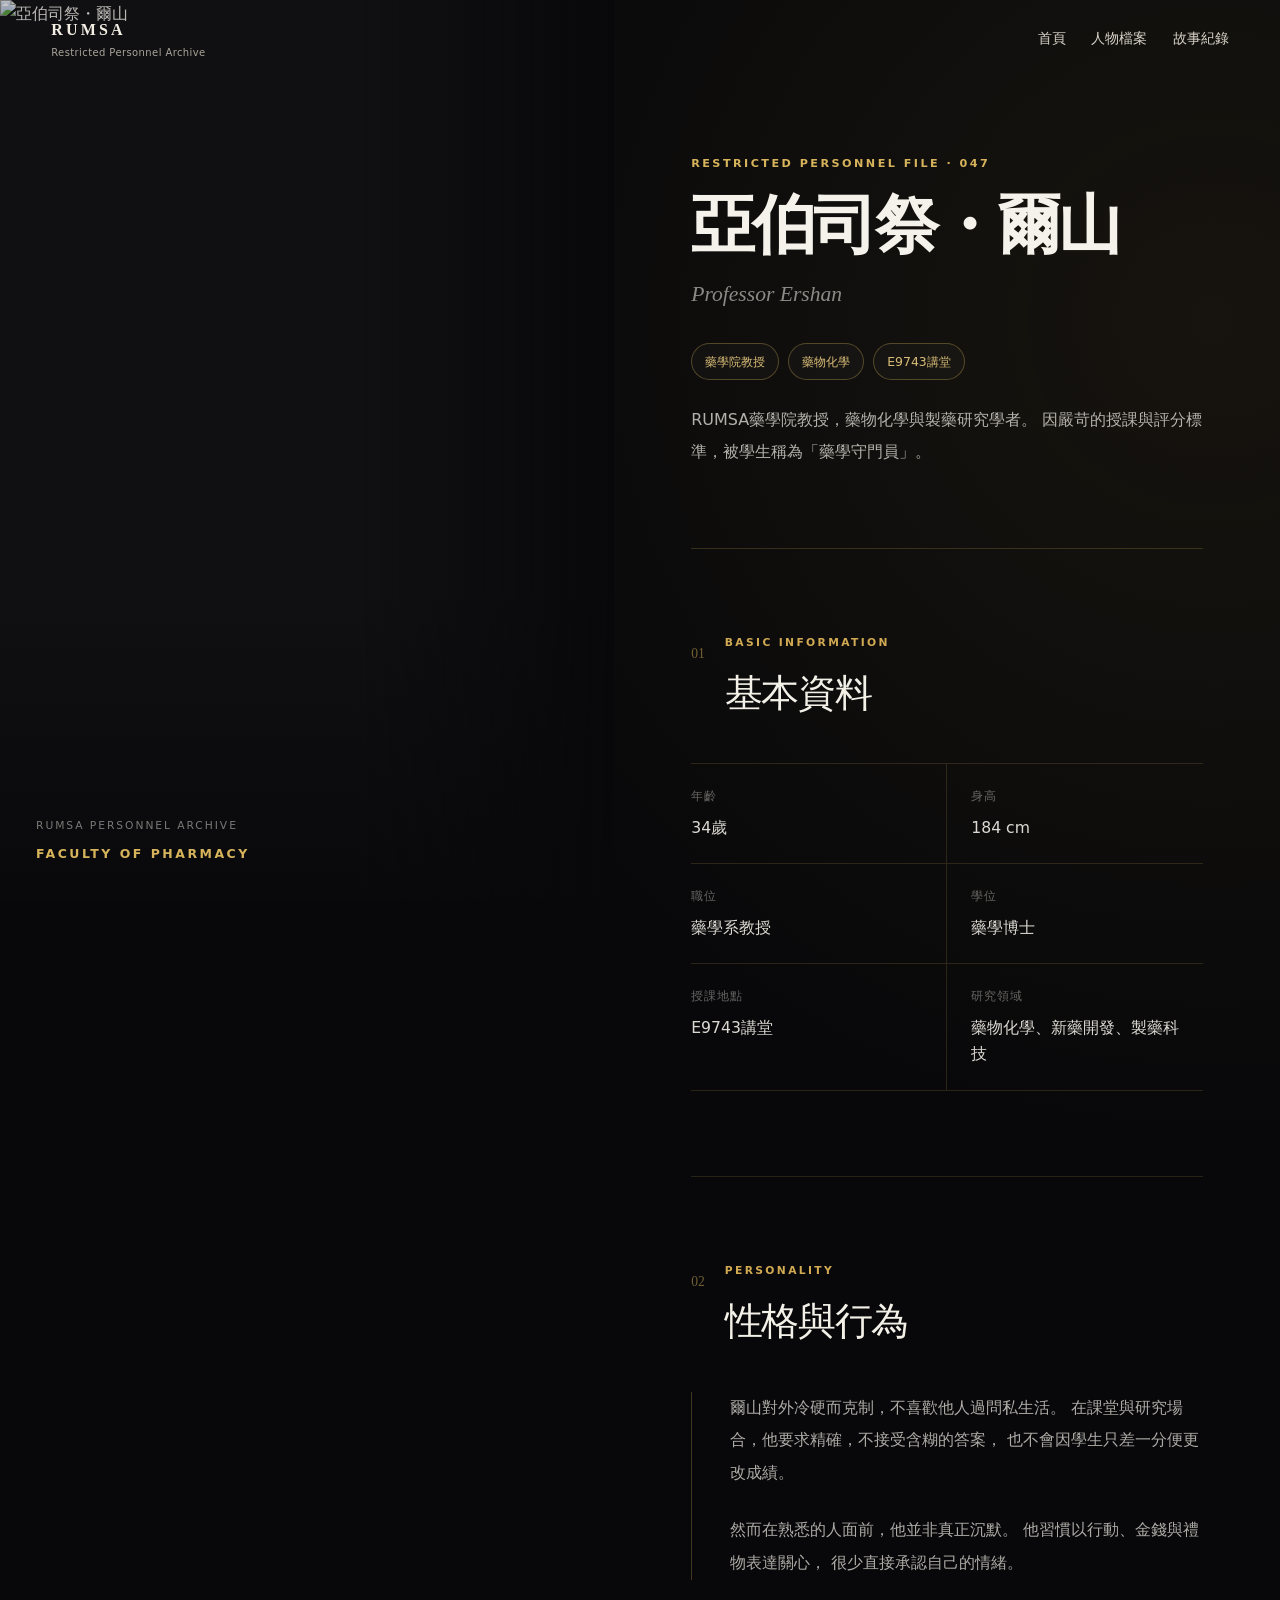
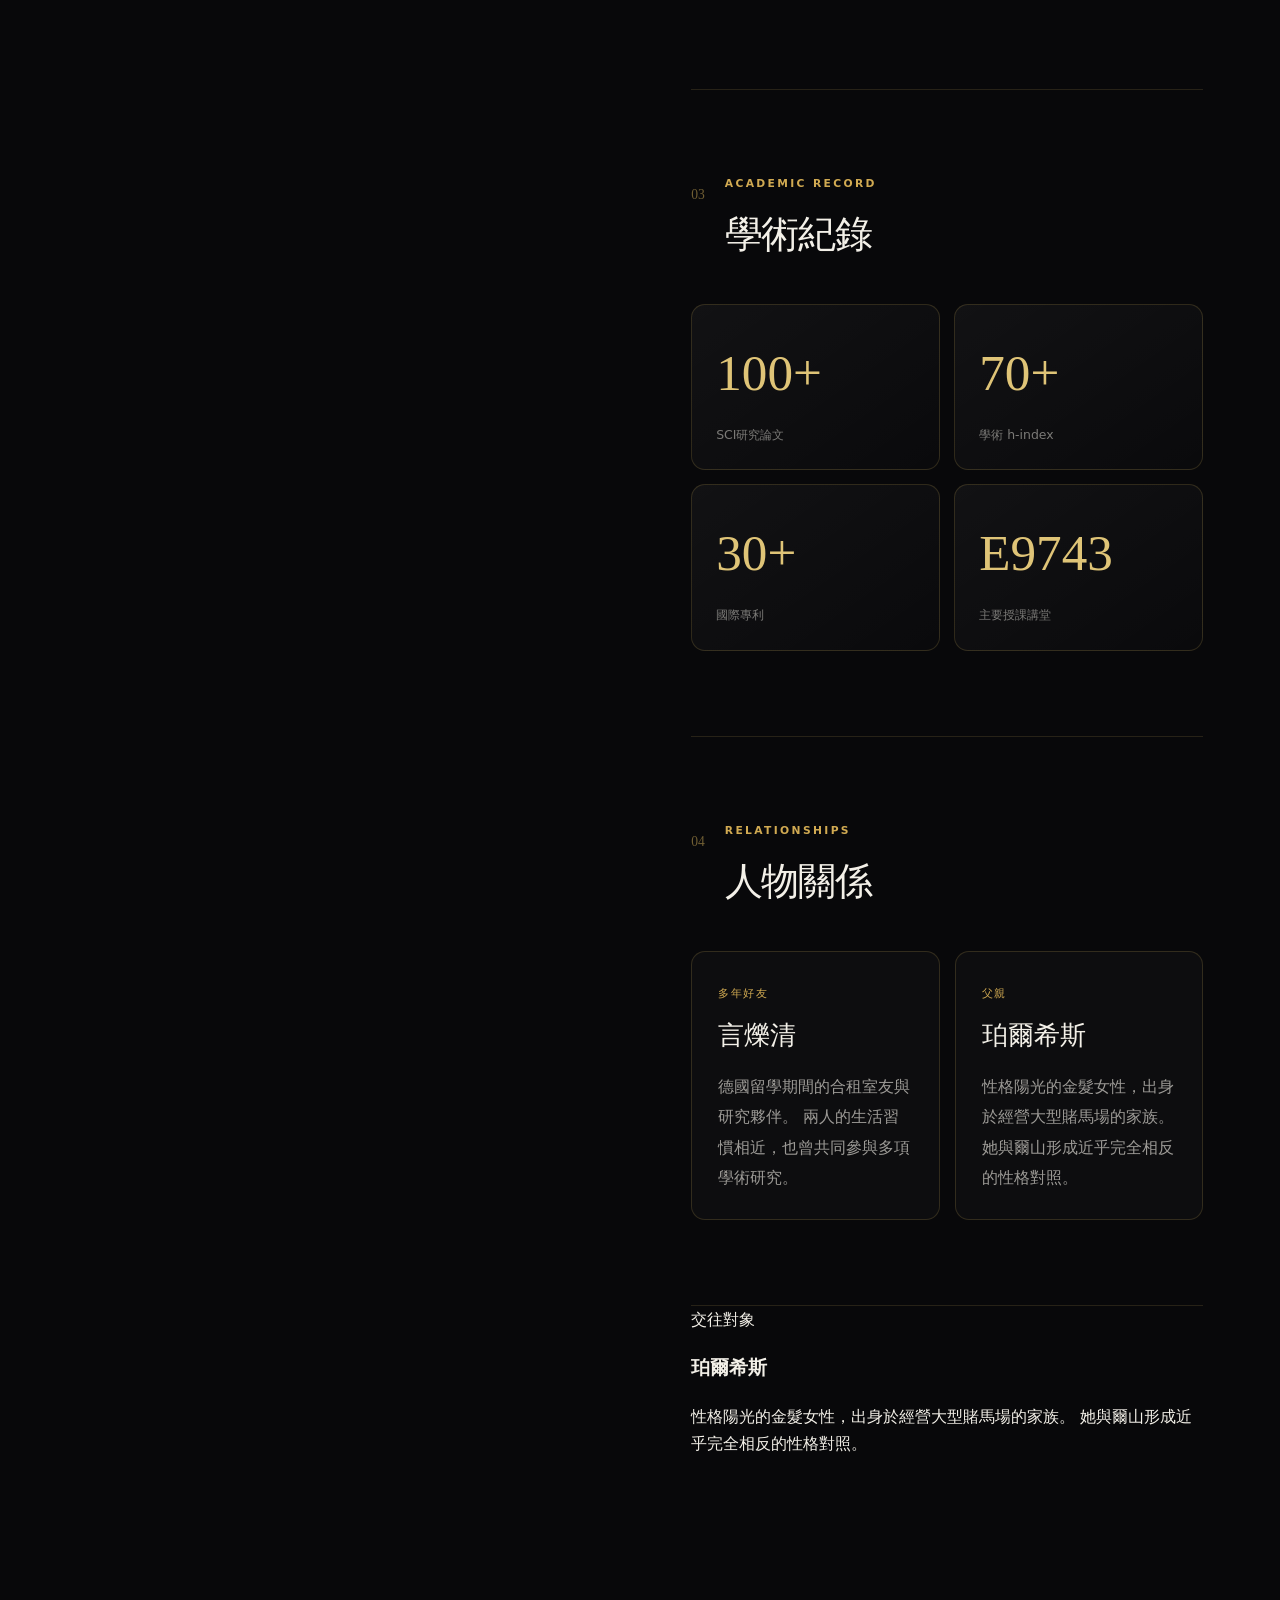
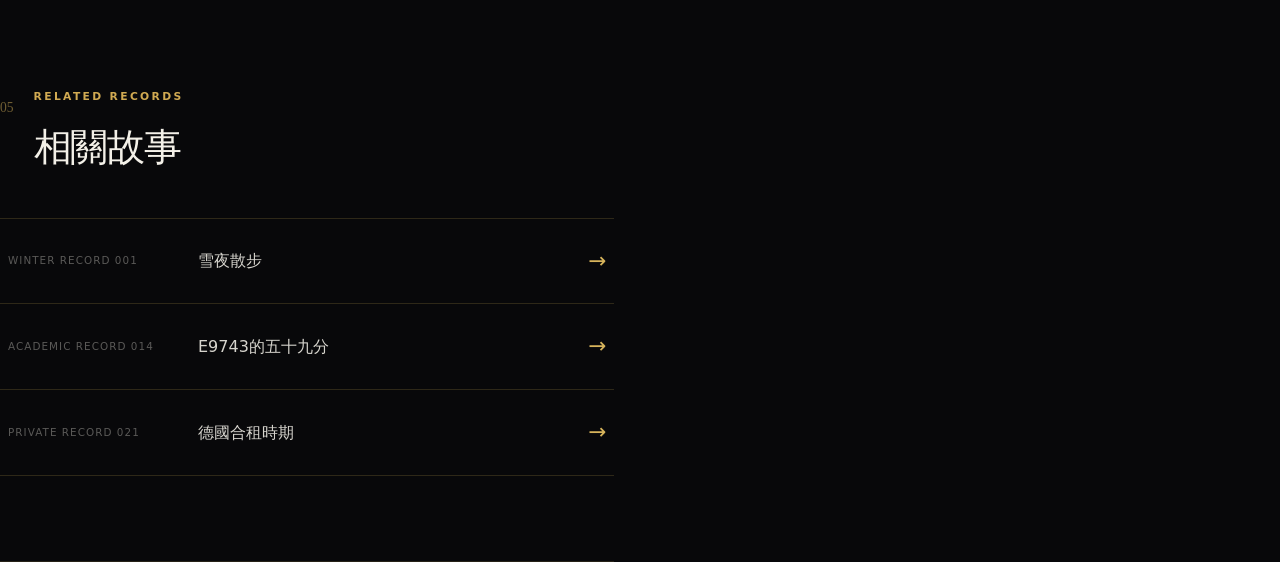
==== character-ershan.html @ bba6b5c4 "Update character-ershan.html" ====
<!DOCTYPE html>
<html lang="zh-Hant">
<head>
  <meta charset="UTF-8">
  <meta name="viewport"
        content="width=device-width, initial-scale=1.0">

  <title>亞伯司祭・爾山｜RUMSA</title>

  <link rel="stylesheet" href="styles.css">
</head>

<body>
  <header class="site-header">
    <a class="brand" href="index.html">
      <span>
        <strong>RUMSA</strong>
        <small>Restricted Personnel Archive</small>
      </span>
    </a>

    <nav class="main-nav">
      <a href="index.html">首頁</a>
      <a href="characters.html">人物檔案</a>
      <a href="stories.html">故事紀錄</a>
    </nav>
  </header>

<main class="ershan-profile">

  <!-- 左側人物圖片 -->
  <aside class="ershan-image-side">

    <img
      src="images/ershan.jpg"
      alt="亞伯司祭・爾山"
      class="ershan-main-image"
    >

    <div class="ershan-image-shade"></div>

    <div class="ershan-image-label">
      <span>RUMSA PERSONNEL ARCHIVE</span>
      <strong>FACULTY OF PHARMACY</strong>
    </div>

  </aside>

  <!-- 右側全部文字 -->
  <section class="ershan-content-side">

    <header class="ershan-heading">

      <p class="ershan-code">
        RESTRICTED PERSONNEL FILE · 047
      </p>

      <h1>亞伯司祭・爾山</h1>

      <p class="ershan-name-en">
        Professor Ershan
      </p>

      <div class="ershan-tags">
        <span>藥學院教授</span>
        <span>藥物化學</span>
        <span>E9743講堂</span>
      </div>

      <p class="ershan-introduction">
        RUMSA藥學院教授，藥物化學與製藥研究學者。
        因嚴苛的授課與評分標準，被學生稱為「藥學守門員」。
      </p>

    </header>

    <!-- 基本資料 -->
    <section class="ershan-section">

      <div class="ershan-section-title">
        <span>01</span>

        <div>
          <p>BASIC INFORMATION</p>
          <h2>基本資料</h2>
        </div>
      </div>

      <dl class="ershan-information">

        <div>
          <dt>年齡</dt>
          <dd>34歲</dd>
        </div>

        <div>
          <dt>身高</dt>
          <dd>184 cm</dd>
        </div>

        <div>
          <dt>職位</dt>
          <dd>藥學系教授</dd>
        </div>

        <div>
          <dt>學位</dt>
          <dd>藥學博士</dd>
        </div>

        <div>
          <dt>授課地點</dt>
          <dd>E9743講堂</dd>
        </div>

        <div>
          <dt>研究領域</dt>
          <dd>藥物化學、新藥開發、製藥科技</dd>
        </div>

      </dl>

    </section>

    <!-- 性格 -->
    <section class="ershan-section">

      <div class="ershan-section-title">
        <span>02</span>

        <div>
          <p>PERSONALITY</p>
          <h2>性格與行為</h2>
        </div>
      </div>

      <div class="ershan-text">
        <p>
          爾山對外冷硬而克制，不喜歡他人過問私生活。
          在課堂與研究場合，他要求精確，不接受含糊的答案，
          也不會因學生只差一分便更改成績。
        </p>

        <p>
          然而在熟悉的人面前，他並非真正沉默。
          他習慣以行動、金錢與禮物表達關心，
          很少直接承認自己的情緒。
        </p>
      </div>

    </section>

    <!-- 學術紀錄 -->
    <section class="ershan-section">

      <div class="ershan-section-title">
        <span>03</span>

        <div>
          <p>ACADEMIC RECORD</p>
          <h2>學術紀錄</h2>
        </div>
      </div>

      <div class="ershan-achievements">

        <article>
          <strong>100+</strong>
          <span>SCI研究論文</span>
        </article>

        <article>
          <strong>70+</strong>
          <span>學術 h-index</span>
        </article>

        <article>
          <strong>30+</strong>
          <span>國際專利</span>
        </article>

        <article>
          <strong>E9743</strong>
          <span>主要授課講堂</span>
        </article>

      </div>

    </section>

    <!-- 人物關係 -->
    <section class="ershan-section">

      <div class="ershan-section-title">
        <span>04</span>

        <div>
          <p>RELATIONSHIPS</p>
          <h2>人物關係</h2>
        </div>
      </div>

      <div class="ershan-relationships">

        <article>
          <span>多年好友</span>
          <h3>言爍清</h3>

          <p>
            德國留學期間的合租室友與研究夥伴。
            兩人的生活習慣相近，也曾共同參與多項學術研究。
          </p>
        </article>

        <article>
          <span>父親</span>
          <h3>珀爾希斯</h3>

          <p>
            性格陽光的金髮女性，出身於經營大型賭馬場的家族。
            她與爾山形成近乎完全相反的性格對照。
          </p>
        </article>

      </div>

    </section>

            <article>
          <span>交往對象</span>
          <h3>珀爾希斯</h3>

          <p>
            性格陽光的金髮女性，出身於經營大型賭馬場的家族。
            她與爾山形成近乎完全相反的性格對照。
          </p>
        </article>

      </div>

    </section>

    <!-- 故事 -->
    <section class="ershan-section">

      <div class="ershan-section-title">
        <span>05</span>

        <div>
          <p>RELATED RECORDS</p>
          <h2>相關故事</h2>
        </div>
      </div>

      <div class="ershan-story-list">

        <a href="story-snow-night.html">
          <small>WINTER RECORD 001</small>
          <strong>雪夜散步</strong>
          <span>→</span>
        </a>

        <a href="story-e9743.html">
          <small>ACADEMIC RECORD 014</small>
          <strong>E9743的五十九分</strong>
          <span>→</span>
        </a>

        <a href="story-germany.html">
          <small>PRIVATE RECORD 021</small>
          <strong>德國合租時期</strong>
          <span>→</span>
        </a>

      </div>

    </section>

  </section>

</main>
  <script src="script.js"></script>
</body>
</html>
---- styles.css ----
:root {
  --bg: #09090b;
  --bg-soft: #101014;
  --surface: #15151a;
  --surface-2: #1a1a20;
  --text: #f2eee4;
  --muted: #a9a49a;
  --gold: #c8a767;
  --gold-light: #e2c98e;
  --line: rgba(226, 201, 142, 0.22);
  --white-line: rgba(255, 255, 255, 0.08);
  --radius: 24px;
  --shadow: 0 30px 80px rgba(0, 0, 0, 0.32);
}

* { box-sizing: border-box; }
html { scroll-behavior: smooth; }
body {
  margin: 0;
  background:
    radial-gradient(circle at 15% 0%, rgba(200, 167, 103, 0.08), transparent 28rem),
    radial-gradient(circle at 90% 24%, rgba(95, 86, 116, 0.08), transparent 32rem),
    var(--bg);
  color: var(--text);
  font-family: "Noto Sans TC", "PingFang TC", "Microsoft JhengHei", system-ui, sans-serif;
  line-height: 1.7;
  overflow-x: hidden;
}

::selection { background: var(--gold); color: #111; }
a { color: inherit; text-decoration: none; }
button, input { font: inherit; }
button { color: inherit; }

.noise {
  position: fixed;
  inset: 0;
  pointer-events: none;
  z-index: 999;
  opacity: 0.03;
  background-image: url("data:image/svg+xml,%3Csvg viewBox='0 0 180 180' xmlns='http://www.w3.org/2000/svg'%3E%3Cfilter id='n'%3E%3CfeTurbulence type='fractalNoise' baseFrequency='.95' numOctaves='3' stitchTiles='stitch'/%3E%3C/filter%3E%3Crect width='100%25' height='100%25' filter='url(%23n)' opacity='.5'/%3E%3C/svg%3E");
}

.sr-only {
  position: absolute;
  width: 1px;
  height: 1px;
  padding: 0;
  margin: -1px;
  overflow: hidden;
  clip: rect(0, 0, 0, 0);
  white-space: nowrap;
  border: 0;
}

.site-header {
  position: fixed;
  top: 0;
  left: 0;
  right: 0;
  z-index: 100;
  display: flex;
  align-items: center;
  justify-content: space-between;
  min-height: 78px;
  padding: 0 4vw;
  border-bottom: 1px solid transparent;
  transition: background 0.3s ease, border-color 0.3s ease, backdrop-filter 0.3s ease;
}

.site-header.scrolled {
  background: rgba(9, 9, 11, 0.84);
  border-color: var(--white-line);
  backdrop-filter: blur(18px);
}

.brand { display: flex; align-items: center; gap: 12px; }
.brand-mark {
  width: 44px;
  height: 44px;
  display: grid;
  place-items: center;
  color: var(--gold-light);
  border: 1px solid var(--line);
  border-radius: 50%;
}
.brand-mark svg { width: 30px; }
.brand strong { display: block; letter-spacing: 0.2em; font-family: Georgia, serif; }
.brand small { display: block; font-size: 10px; color: var(--muted); letter-spacing: 0.04em; }

.main-nav { display: flex; align-items: center; gap: clamp(16px, 2vw, 34px); }
.main-nav a { color: #d9d4ca; font-size: 14px; position: relative; }
.main-nav a::after {
  content: "";
  position: absolute;
  left: 0;
  right: 100%;
  bottom: -8px;
  height: 1px;
  background: var(--gold);
  transition: right 0.25s ease;
}
.main-nav a:hover::after { right: 0; }

.nav-toggle { display: none; border: 0; background: transparent; width: 42px; height: 42px; padding: 8px; }
.nav-toggle span { display: block; height: 1px; background: var(--text); margin: 6px 0; transition: 0.25s ease; }

.section-shell { width: min(1180px, 90vw); margin: 0 auto; }
.hero {
  min-height: 100vh;
  display: grid;
  grid-template-columns: minmax(0, 1.2fr) minmax(360px, 0.8fr);
  align-items: center;
  gap: 7vw;
  padding-top: 120px;
  padding-bottom: 80px;
}

.eyebrow {
  margin: 0 0 18px;
  color: var(--gold-light);
  font-size: 12px;
  letter-spacing: 0.22em;
  text-transform: uppercase;
}

.hero h1, .section-heading h2, .closing-section h2 {
  font-family: "Noto Serif TC", "Songti TC", Georgia, serif;
  font-weight: 500;
  letter-spacing: -0.035em;
}
.hero h1 {
  margin: 0;
  font-size: clamp(54px, 7vw, 98px);
  line-height: 1.08;
}
.hero h1 span { color: var(--gold-light); }
.hero-lead { max-width: 720px; margin: 28px 0 0; color: #c5c0b6; font-size: 18px; }
.hero-actions { display: flex; flex-wrap: wrap; gap: 14px; margin-top: 38px; }
.button {
  min-height: 50px;
  display: inline-flex;
  align-items: center;
  justify-content: center;
  padding: 0 24px;
  border: 1px solid var(--line);
  border-radius: 999px;
  font-size: 14px;
  transition: transform 0.25s ease, background 0.25s ease, border-color 0.25s ease;
}
.button:hover { transform: translateY(-2px); }
.button-primary { background: var(--gold); border-color: var(--gold); color: #14110c; font-weight: 700; }
.button-primary:hover { background: var(--gold-light); }
.button-ghost { background: rgba(255,255,255,0.02); }
.button-ghost:hover { border-color: var(--gold); }

.hero-emblem {
  position: relative;
  aspect-ratio: 1;
  display: grid;
  place-items: center;
}
.emblem-core {
  width: 74%;
  aspect-ratio: 1;
  display: grid;
  place-items: center;
  border-radius: 50%;
  color: var(--gold-light);
  background: radial-gradient(circle, rgba(200,167,103,.11), rgba(200,167,103,.015) 55%, transparent 70%);
  box-shadow: inset 0 0 80px rgba(200,167,103,.04), 0 0 80px rgba(200,167,103,.06);
}
.emblem-core svg { width: 100%; filter: drop-shadow(0 12px 30px rgba(0,0,0,.35)); }
.orbit { position: absolute; border: 1px solid var(--line); border-radius: 50%; }
.orbit-a { width: 92%; height: 92%; animation: spin 28s linear infinite; }
.orbit-a::before, .orbit-b::before {
  content: "";
  position: absolute;
  width: 8px;
  height: 8px;
  border-radius: 50%;
  background: var(--gold-light);
  box-shadow: 0 0 16px rgba(226,201,142,.8);
}
.orbit-a::before { top: 13%; left: 18%; }
.orbit-b { width: 58%; height: 58%; border-style: dashed; animation: spin-reverse 20s linear infinite; }
.orbit-b::before { right: 5%; bottom: 25%; }
.hero-note {
  position: absolute;
  right: 0;
  bottom: 12%;
  padding: 10px 16px;
  border-left: 1px solid var(--gold);
  color: #d8d2c6;
  font-family: Georgia, serif;
}
.hero-note span { color: var(--muted); font-size: 11px; letter-spacing: .12em; }

@keyframes spin { to { transform: rotate(360deg); } }
@keyframes spin-reverse { to { transform: rotate(-360deg); } }

.stats-strip {
  width: min(1320px, 96vw);
  margin: 0 auto;
  display: grid;
  grid-template-columns: repeat(5, 1fr);
  border-top: 1px solid var(--white-line);
  border-bottom: 1px solid var(--white-line);
}
.stats-strip article { padding: 28px 20px; text-align: center; border-right: 1px solid var(--white-line); }
.stats-strip article:last-child { border-right: 0; }
.stats-strip strong { display: block; font-family: Georgia, serif; color: var(--gold-light); font-size: 30px; font-weight: 500; }
.stats-strip span { color: var(--muted); font-size: 13px; }

.split-section { display: grid; grid-template-columns: .9fr 1.1fr; gap: 8vw; padding-top: 150px; padding-bottom: 150px; }
.section-heading h2 { margin: 0; font-size: clamp(40px, 5vw, 68px); line-height: 1.16; }
.section-heading.centered { max-width: 800px; margin: 0 auto 52px; text-align: center; }
.section-heading.centered > p:last-child { color: var(--muted); }
.split-content > p { color: #c7c2b8; font-size: 17px; margin-top: 0; }
.quote-card {
  margin-top: 34px;
  padding: 30px;
  border: 1px solid var(--line);
  border-radius: var(--radius);
  background: linear-gradient(140deg, rgba(200,167,103,.08), rgba(255,255,255,.015));
}
.quote-card span { color: var(--muted); font-size: 12px; letter-spacing: .18em; }
.quote-card blockquote { margin: 8px 0 0; font-family: Georgia, serif; color: var(--gold-light); font-size: 30px; }
.quote-card p { margin: 2px 0 0; color: var(--muted); }

.faculties-section { padding-top: 130px; padding-bottom: 150px; }
.faculty-tools { display: flex; justify-content: space-between; gap: 20px; margin-bottom: 34px; }
.faculty-search { flex: 1; max-width: 480px; }
.faculty-search input {
  width: 100%;
  min-height: 48px;
  padding: 0 18px;
  color: var(--text);
  background: var(--surface);
  border: 1px solid var(--white-line);
  border-radius: 999px;
  outline: none;
}
.faculty-search input:focus { border-color: var(--gold); box-shadow: 0 0 0 3px rgba(200,167,103,.1); }
.faculty-filter { display: flex; flex-wrap: wrap; gap: 8px; }
.filter-button {
  border: 1px solid var(--white-line);
  border-radius: 999px;
  background: transparent;
  padding: 10px 15px;
  cursor: pointer;
  font-size: 13px;
}
.filter-button:hover, .filter-button.active { background: var(--gold); border-color: var(--gold); color: #17130d; }

.faculty-grid { display: grid; grid-template-columns: repeat(3, minmax(0, 1fr)); gap: 16px; }
.faculty-card {
  position: relative;
  min-height: 390px;
  padding: 30px;
  overflow: hidden;
  border: 1px solid var(--white-line);
  border-radius: var(--radius);
  background: linear-gradient(150deg, rgba(255,255,255,.035), rgba(255,255,255,.012));
  transition: transform .3s ease, border-color .3s ease, background .3s ease;
}
.faculty-card::after {
  content: "";
  position: absolute;
  width: 180px;
  height: 180px;
  right: -90px;
  bottom: -90px;
  border: 1px solid var(--line);
  border-radius: 50%;
  transition: transform .4s ease;
}
.faculty-card:hover { transform: translateY(-7px); border-color: rgba(226,201,142,.48); background: linear-gradient(150deg, rgba(200,167,103,.08), rgba(255,255,255,.015)); }
.faculty-card:hover::after { transform: scale(1.2); }
.faculty-card.featured { border-color: rgba(226,201,142,.5); background: linear-gradient(150deg, rgba(200,167,103,.13), rgba(255,255,255,.018)); }
.faculty-index { color: var(--muted); font-family: Georgia, serif; }
.faculty-symbol { float: right; color: var(--gold-light); font-size: 22px; }
.faculty-badge { display: inline-block; margin: 16px 0 0; padding: 4px 9px; border-radius: 999px; background: rgba(200,167,103,.13); color: var(--gold-light); font-size: 11px; letter-spacing: .1em; }
.faculty-card h3 { margin: 34px 0 2px; font-family: "Noto Serif TC", Georgia, serif; font-size: 25px; font-weight: 500; }
.faculty-en { margin: 0; color: var(--gold); font-family: Georgia, serif; font-size: 13px; min-height: 44px; }
.faculty-card > p:not(.faculty-en) { color: #bdb8ae; font-size: 14px; }
.faculty-card ul { display: flex; flex-wrap: wrap; gap: 6px; list-style: none; padding: 0; margin: 22px 0 0; }
.faculty-card li { padding: 5px 9px; border: 1px solid var(--white-line); border-radius: 999px; color: #aaa59c; font-size: 11px; }
.faculty-card[hidden] { display: none; }
.empty-state { text-align: center; color: var(--muted); padding: 40px 0; }

.research-section { padding: 140px 0; border-top: 1px solid var(--white-line); border-bottom: 1px solid var(--white-line); background: #0c0c0f; }
.research-layout { display: grid; grid-template-columns: 1fr 1fr; gap: 7vw; align-items: center; margin-top: 56px; }
.research-map { position: relative; min-height: 520px; border: 1px solid var(--white-line); border-radius: 50%; background: radial-gradient(circle at center, rgba(200,167,103,.08), transparent 55%); }
.research-map::before, .research-map::after { content: ""; position: absolute; inset: 15%; border: 1px dashed var(--line); border-radius: 50%; }
.research-map::after { inset: 32%; }
.research-node {
  position: absolute;
  min-width: 132px;
  padding: 12px 14px;
  text-align: center;
  border: 1px solid var(--line);
  border-radius: 14px;
  background: rgba(15,15,19,.92);
  color: #d8d2c6;
  font-size: 12px;
  box-shadow: var(--shadow);
}
.node-center { inset: 50% auto auto 50%; transform: translate(-50%,-50%); min-width: 170px; color: var(--gold-light); font-family: Georgia, serif; font-size: 20px; }
.node-center span { color: var(--muted); font-family: inherit; font-size: 10px; }
.node-a { top: 9%; left: 38%; }
.node-b { top: 31%; right: 1%; }
.node-c { bottom: 12%; right: 12%; }
.node-d { bottom: 10%; left: 8%; }
.node-e { top: 29%; left: 0; }
.research-list { display: grid; gap: 6px; }
.research-list article { display: grid; grid-template-columns: 52px 1fr; gap: 18px; padding: 25px 0; border-bottom: 1px solid var(--white-line); }
.research-list article > span { color: var(--gold); font-family: Georgia, serif; }
.research-list h3 { margin: 0; font-size: 20px; }
.research-list p { margin: 7px 0 0; color: var(--muted); }

.campus-section { padding-top: 140px; padding-bottom: 150px; }
.campus-grid { display: grid; grid-template-columns: repeat(2, 1fr); gap: 18px; }
.campus-card { border: 1px solid var(--white-line); border-radius: var(--radius); background: var(--surface); overflow: hidden; }
.campus-card > div:last-child, .campus-card.wide > div:first-child { padding: 28px; }
.campus-card h3 { margin: 4px 0 8px; font-family: "Noto Serif TC", Georgia, serif; font-size: 26px; font-weight: 500; }
.campus-card p { color: var(--muted); }
.card-kicker { margin: 0; color: var(--gold) !important; font-size: 11px; letter-spacing: .18em; }
.campus-visual { min-height: 250px; display: grid; place-items: center; position: relative; overflow: hidden; color: rgba(255,255,255,.72); font-family: Georgia, serif; letter-spacing: .2em; font-size: 12px; }
.campus-visual::before, .campus-visual::after { content: ""; position: absolute; }
.library-visual { background: linear-gradient(0deg, rgba(9,9,11,.2), rgba(9,9,11,.2)), repeating-linear-gradient(90deg, #1e1b17 0 18px, #121114 18px 38px); }
.library-visual::before { width: 62%; height: 88%; bottom: 0; border: 2px solid rgba(226,201,142,.45); border-bottom: 0; border-radius: 120px 120px 0 0; box-shadow: inset 0 0 90px rgba(200,167,103,.08); }
.library-visual::after { width: 1px; height: 80%; background: rgba(226,201,142,.45); }
.hall-visual { background: radial-gradient(circle at 50% 100%, rgba(200,167,103,.2), transparent 40%), linear-gradient(150deg, #27221b, #101014 60%); }
.hall-visual::before { width: 80%; height: 38%; bottom: 15%; border: 1px solid rgba(226,201,142,.35); transform: perspective(300px) rotateX(55deg); }
.market-visual { background: radial-gradient(circle at 20% 20%, rgba(226,201,142,.24) 0 2px, transparent 3px), radial-gradient(circle at 70% 35%, rgba(226,201,142,.2) 0 2px, transparent 3px), linear-gradient(160deg, #1d2630, #171217 65%); background-size: 90px 90px, 120px 120px, auto; }
.market-visual::before { bottom: -10px; width: 120%; height: 80px; background: #e6e1d8; border-radius: 50% 50% 0 0; opacity: .8; }
.campus-card.wide { grid-column: 1 / -1; display: grid; grid-template-columns: .9fr 1.1fr; align-items: center; min-height: 310px; }
.club-cloud { min-height: 100%; display: flex; flex-wrap: wrap; align-content: center; justify-content: center; gap: 12px; padding: 30px; background: radial-gradient(circle, rgba(200,167,103,.09), transparent 62%); }
.club-cloud span { padding: 10px 14px; border: 1px solid var(--line); border-radius: 999px; color: #d7d1c6; font-family: Georgia, serif; transform: rotate(var(--r, 0deg)); }
.club-cloud span:nth-child(2n) { --r: 3deg; }
.club-cloud span:nth-child(3n) { --r: -4deg; }

.events-section { padding: 140px 0; background: #0d0d10; border-top: 1px solid var(--white-line); border-bottom: 1px solid var(--white-line); }
.event-track { display: grid; grid-auto-flow: column; grid-auto-columns: minmax(220px, 1fr); gap: 12px; overflow-x: auto; padding: 32px 0 20px; scrollbar-width: thin; scrollbar-color: var(--gold) transparent; }
.event-track article { min-height: 220px; padding: 24px; border: 1px solid var(--white-line); border-radius: 20px; background: var(--surface); }
.event-track span { color: var(--gold); font-family: Georgia, serif; letter-spacing: .15em; }
.event-track h3 { margin: 68px 0 5px; font-size: 20px; }
.event-track p { margin: 0; color: var(--muted); font-family: Georgia, serif; font-size: 12px; }

.closing-section { display: flex; align-items: end; justify-content: space-between; gap: 30px; padding-top: 130px; padding-bottom: 130px; }
.closing-section h2 { margin: 0; font-size: clamp(36px, 5vw, 64px); line-height: 1.2; }
.site-footer { width: min(1320px, 94vw); margin: 0 auto; padding: 40px 0 55px; display: grid; grid-template-columns: 1fr auto auto; align-items: end; gap: 40px; border-top: 1px solid var(--white-line); color: var(--muted); font-size: 12px; }
.footer-brand strong { color: var(--gold-light); font-family: Georgia, serif; font-size: 24px; letter-spacing: .18em; }
.footer-brand p { margin: 4px 0 0; }

.reveal { opacity: 1; transform: none; }
.reveal.is-visible { opacity: 1; transform: none; }

@media (max-width: 1020px) {
  .main-nav {
    position: fixed;
    top: 78px;
    right: 0;
    width: min(360px, 88vw);
    height: calc(100vh - 78px);
    padding: 34px;
    flex-direction: column;
    align-items: flex-start;
    background: rgba(9,9,11,.97);
    border-left: 1px solid var(--white-line);
    transform: translateX(100%);
    transition: transform .3s ease;
  }
  .main-nav.open { transform: translateX(0); }
  .nav-toggle { display: block; }
  .nav-toggle.active span:nth-child(1) { transform: translateY(7px) rotate(45deg); }
  .nav-toggle.active span:nth-child(2) { opacity: 0; }
  .nav-toggle.active span:nth-child(3) { transform: translateY(-7px) rotate(-45deg); }
  .hero { grid-template-columns: 1fr; min-height: auto; padding-top: 150px; }
  .hero-emblem { width: min(620px, 100%); margin: 0 auto; }
  .stats-strip { grid-template-columns: repeat(3, 1fr); }
  .stats-strip article:nth-child(3) { border-right: 0; }
  .stats-strip article:nth-child(n+4) { border-top: 1px solid var(--white-line); }
  .split-section { grid-template-columns: 1fr; gap: 40px; }
  .faculty-grid { grid-template-columns: repeat(2, minmax(0, 1fr)); }
  .research-layout { grid-template-columns: 1fr; }
  .research-map { max-width: 620px; width: 100%; margin: 0 auto; }
  .site-footer { grid-template-columns: 1fr; gap: 12px; }
}

@media (max-width: 700px) {
  .site-header { padding: 0 5vw; }
  .brand small { display: none; }
  .hero h1 { font-size: clamp(45px, 14vw, 68px); }
  .hero-lead { font-size: 16px; }
  .hero-emblem { margin-top: 20px; }
  .hero-note { right: 4%; }
  .stats-strip { grid-template-columns: repeat(2, 1fr); }
  .stats-strip article:nth-child(2n) { border-right: 0; }
  .stats-strip article:nth-child(3) { border-right: 1px solid var(--white-line); }
  .stats-strip article:nth-child(n+3) { border-top: 1px solid var(--white-line); }
  .stats-strip article:last-child { grid-column: 1 / -1; }
  .section-shell { width: min(92vw, 1180px); }
  .split-section, .faculties-section, .campus-section { padding-top: 100px; padding-bottom: 100px; }
  .section-heading h2 { font-size: 40px; }
  .faculty-tools { flex-direction: column; }
  .faculty-search { max-width: none; }
  .faculty-grid { grid-template-columns: 1fr; }
  .faculty-card { min-height: auto; }
  .research-section, .events-section { padding: 100px 0; }
  .research-map { min-height: 390px; border-radius: 30px; }
  .research-map::before { inset: 12%; }
  .research-map::after { display: none; }
  .research-node { min-width: 112px; font-size: 10px; }
  .node-center { min-width: 145px; font-size: 17px; }
  .node-a { top: 7%; left: 34%; }
  .node-b { top: 30%; right: -1%; }
  .node-c { bottom: 8%; right: 5%; }
  .node-d { bottom: 8%; left: 3%; }
  .node-e { top: 29%; left: -1%; }
  .campus-grid { grid-template-columns: 1fr; }
  .campus-card.wide { grid-column: auto; grid-template-columns: 1fr; }
  .closing-section { flex-direction: column; align-items: flex-start; padding-top: 100px; padding-bottom: 100px; }
}

@media (prefers-reduced-motion: reduce) {
  html { scroll-behavior: auto; }
  *, *::before, *::after { animation-duration: .01ms !important; animation-iteration-count: 1 !important; transition-duration: .01ms !important; }
  .reveal { opacity: 1; transform: none; }
}
/* =========================
   人物檔案頁
========================= */

.character-hero {
  padding-top: 150px;
  padding-bottom: 60px;
  text-align: center;
}

.character-hero h1 {
  margin: 10px 0 20px;
  font-size: clamp(3rem, 8vw, 6rem);
}

.character-hero > p:last-child {
  max-width: 700px;
  margin: 0 auto;
  line-height: 1.9;
  opacity: 0.75;
}

.character-grid {
  display: grid;
  grid-template-columns: repeat(2, minmax(0, 1fr));
  gap: 32px;
  padding-bottom: 100px;
}

.character-card {
  overflow: hidden;
  border: 1px solid rgba(212, 175, 55, 0.28);
  border-radius: 22px;
  background: rgba(255, 255, 255, 0.035);
  transition:
    transform 0.3s ease,
    border-color 0.3s ease;
}

.character-card:hover {
  transform: translateY(-8px);
  border-color: rgba(212, 175, 55, 0.75);
}

.character-card img {
  display: block;
  width: 100%;
  height: 420px;
  object-fit: cover;
  object-position: center top;
}

.character-card-content {
  padding: 28px;
}

.character-card-content h2 {
  margin: 6px 0 14px;
  font-size: 2rem;
}

.character-card-content > p {
  line-height: 1.8;
}

.character-role {
  margin: 0;
  color: #d8b760;
  font-size: 0.85rem;
  letter-spacing: 0.16em;
}

.character-tags {
  display: flex;
  flex-wrap: wrap;
  gap: 8px;
  margin: 20px 0 24px;
}

.character-tags span {
  padding: 7px 12px;
  border: 1px solid rgba(212, 175, 55, 0.3);
  border-radius: 999px;
  font-size: 0.8rem;
}

@media (max-width: 760px) {
  .character-grid {
    grid-template-columns: 1fr;
  }

  .character-card img {
    height: 360px;
  }
}
/* =====================================
   爾山人物頁：左圖右文雙欄版
===================================== */

.ershan-profile {
  min-height: 100vh;
  display: grid;
  grid-template-columns: minmax(420px, 48vw) minmax(0, 1fr);
  background: #08080a;
  color: #f3f0e8;
}

/* 左側圖片 */

.ershan-image-side {
  position: sticky;
  top: 0;
  height: 100vh;
  overflow: hidden;
  background: #101012;
}

.ershan-main-image {
  width: 100%;
  height: 100%;
  display: block;
  object-fit: cover;
  object-position: 45% center;
  filter:
    brightness(0.76)
    contrast(1.05)
    saturate(0.78);
}

.ershan-image-shade {
  position: absolute;
  inset: 0;
  pointer-events: none;
  background:
    linear-gradient(
      to right,
      transparent 58%,
      rgba(8, 8, 10, 0.55) 82%,
      #08080a 100%
    ),
    linear-gradient(
      to top,
      rgba(8, 8, 10, 0.88) 0%,
      transparent 35%
    );
}

.ershan-image-label {
  position: absolute;
  left: 36px;
  bottom: 36px;
  z-index: 2;
  display: grid;
  gap: 8px;
}

.ershan-image-label span {
  color: rgba(243, 240, 232, 0.48);
  font-size: 0.67rem;
  letter-spacing: 0.18em;
}

.ershan-image-label strong {
  color: #d7b45c;
  font-size: 0.78rem;
  letter-spacing: 0.2em;
}

/* 右側內容 */

.ershan-content-side {
  min-width: 0;
  padding:
    clamp(120px, 12vw, 180px)
    clamp(40px, 6vw, 100px)
    130px;
  background:
    radial-gradient(
      circle at 90% 10%,
      rgba(204, 164, 71, 0.08),
      transparent 28%
    ),
    #08080a;
}

.ershan-heading {
  max-width: 780px;
  padding-bottom: 80px;
  border-bottom: 1px solid rgba(215, 180, 92, 0.2);
}

.ershan-code {
  margin: 0 0 20px;
  color: #d7b45c;
  font-size: 0.7rem;
  font-weight: 600;
  letter-spacing: 0.22em;
}

.ershan-heading h1 {
  margin: 0;
  color: #f5f2eb;
  font-size: clamp(3rem, 5vw, 6.5rem);
  font-weight: 600;
  line-height: 1.02;
  letter-spacing: -0.045em;
}

.ershan-name-en {
  margin: 18px 0 0;
  color: rgba(243, 240, 232, 0.55);
  font-family: Georgia, "Times New Roman", serif;
  font-size: 1.35rem;
  font-style: italic;
}

.ershan-tags {
  display: flex;
  flex-wrap: wrap;
  gap: 9px;
  margin: 30px 0 24px;
}

.ershan-tags span {
  padding: 7px 13px;
  border: 1px solid rgba(215, 180, 92, 0.32);
  border-radius: 999px;
  color: #d9bd77;
  background: rgba(255, 255, 255, 0.025);
  font-size: 0.78rem;
}

.ershan-introduction {
  max-width: 700px;
  margin: 0;
  color: rgba(243, 240, 232, 0.72);
  font-size: 1rem;
  line-height: 2;
}

/* 右側每一區 */

.ershan-section {
  max-width: 820px;
  padding: 85px 0;
  border-bottom: 1px solid rgba(215, 180, 92, 0.15);
}

.ershan-section-title {
  display: flex;
  align-items: flex-start;
  gap: 20px;
  margin-bottom: 38px;
}

.ershan-section-title > span {
  padding-top: 8px;
  color: rgba(215, 180, 92, 0.5);
  font-family: Georgia, "Times New Roman", serif;
  font-size: 0.85rem;
}

.ershan-section-title p {
  margin: 0 0 8px;
  color: #d1aa52;
  font-size: 0.67rem;
  font-weight: 600;
  letter-spacing: 0.22em;
}

.ershan-section-title h2 {
  margin: 0;
  color: #f3f0e8;
  font-size: clamp(2rem, 3vw, 3.5rem);
  font-weight: 500;
  letter-spacing: -0.035em;
}

/* 基本資料 */

.ershan-information {
  display: grid;
  grid-template-columns: repeat(2, minmax(0, 1fr));
  margin: 0;
  border-top: 1px solid rgba(215, 180, 92, 0.16);
}

.ershan-information > div {
  padding: 22px 18px 22px 0;
  border-bottom: 1px solid rgba(215, 180, 92, 0.16);
}

.ershan-information > div:nth-child(odd) {
  border-right: 1px solid rgba(215, 180, 92, 0.16);
}

.ershan-information > div:nth-child(even) {
  padding-left: 24px;
}

.ershan-information dt {
  margin-bottom: 8px;
  color: rgba(243, 240, 232, 0.4);
  font-size: 0.75rem;
  letter-spacing: 0.08em;
}

.ershan-information dd {
  margin: 0;
  color: rgba(243, 240, 232, 0.9);
  font-size: 0.98rem;
  line-height: 1.7;
}

/* 一般文字 */

.ershan-text {
  padding-left: 38px;
  border-left: 1px solid rgba(215, 180, 92, 0.28);
}

.ershan-text p {
  margin: 0 0 24px;
  color: rgba(243, 240, 232, 0.7);
  font-size: 1rem;
  line-height: 2.05;
}

/* 學術數據 */

.ershan-achievements {
  display: grid;
  grid-template-columns: repeat(2, minmax(0, 1fr));
  gap: 14px;
}

.ershan-achievements article {
  min-height: 150px;
  display: flex;
  flex-direction: column;
  justify-content: flex-end;
  padding: 24px;
  border: 1px solid rgba(215, 180, 92, 0.18);
  border-radius: 14px;
  background:
    linear-gradient(
      145deg,
      rgba(255, 255, 255, 0.045),
      rgba(255, 255, 255, 0.01)
    );
}

.ershan-achievements strong {
  color: #dfc477;
  font-family: Georgia, "Times New Roman", serif;
  font-size: clamp(2rem, 4vw, 3.5rem);
  font-weight: 400;
}

.ershan-achievements span {
  margin-top: 8px;
  color: rgba(243, 240, 232, 0.48);
  font-size: 0.78rem;
}

/* 人物關係 */

.ershan-relationships {
  display: grid;
  grid-template-columns: repeat(2, minmax(0, 1fr));
  gap: 15px;
}

.ershan-relationships article {
  padding: 26px;
  border: 1px solid rgba(215, 180, 92, 0.18);
  border-radius: 14px;
  background: rgba(255, 255, 255, 0.025);
}

.ershan-relationships article > span {
  color: #d1aa52;
  font-size: 0.7rem;
  letter-spacing: 0.14em;
}

.ershan-relationships h3 {
  margin: 9px 0 14px;
  color: #f3f0e8;
  font-size: 1.6rem;
  font-weight: 500;
}

.ershan-relationships p {
  margin: 0;
  color: rgba(243, 240, 232, 0.62);
  line-height: 1.9;
}

/* 故事連結 */

.ershan-story-list {
  display: grid;
  border-top: 1px solid rgba(215, 180, 92, 0.18);
}

.ershan-story-list a {
  display: grid;
  grid-template-columns: 170px minmax(0, 1fr) auto;
  align-items: center;
  gap: 20px;
  padding: 24px 8px;
  border-bottom: 1px solid rgba(215, 180, 92, 0.18);
  text-decoration: none;
  transition:
    padding 0.25s ease,
    background 0.25s ease;
}

.ershan-story-list a:hover {
  padding-left: 18px;
  padding-right: 18px;
  background: rgba(215, 180, 92, 0.05);
}

.ershan-story-list small {
  color: rgba(243, 240, 232, 0.35);
  font-size: 0.65rem;
  letter-spacing: 0.1em;
}

.ershan-story-list strong {
  color: rgba(243, 240, 232, 0.88);
  font-size: 1rem;
  font-weight: 500;
}

.ershan-story-list span {
  color: #d7b45c;
  font-size: 1.35rem;
}

/* 平板及手機 */

@media (max-width: 1000px) {
  .ershan-profile {
    grid-template-columns: 42vw minmax(0, 1fr);
  }

  .ershan-content-side {
    padding-left: 34px;
    padding-right: 34px;
  }

  .ershan-information,
  .ershan-achievements,
  .ershan-relationships {
    grid-template-columns: 1fr;
  }

  .ershan-information > div:nth-child(odd) {
    border-right: 0;
  }

  .ershan-information > div:nth-child(even) {
    padding-left: 0;
  }
}

@media (max-width: 760px) {
  .ershan-profile {
    display: block;
  }

  .ershan-image-side {
    position: relative;
    height: 65vh;
    min-height: 500px;
  }

  .ershan-image-shade {
    background:
      linear-gradient(
        to top,
        #08080a 0%,
        transparent 45%
      );
  }

  .ershan-content-side {
    padding: 60px 22px 100px;
  }

  .ershan-heading {
    padding-bottom: 55px;
  }

  .ershan-section {
    padding: 65px 0;
  }

  .ershan-text {
    padding-left: 20px;
  }

  .ershan-story-list a {
    grid-template-columns: 1fr auto;
  }

  .ershan-story-list small {
    grid-column: 1 / -1;
  }
}
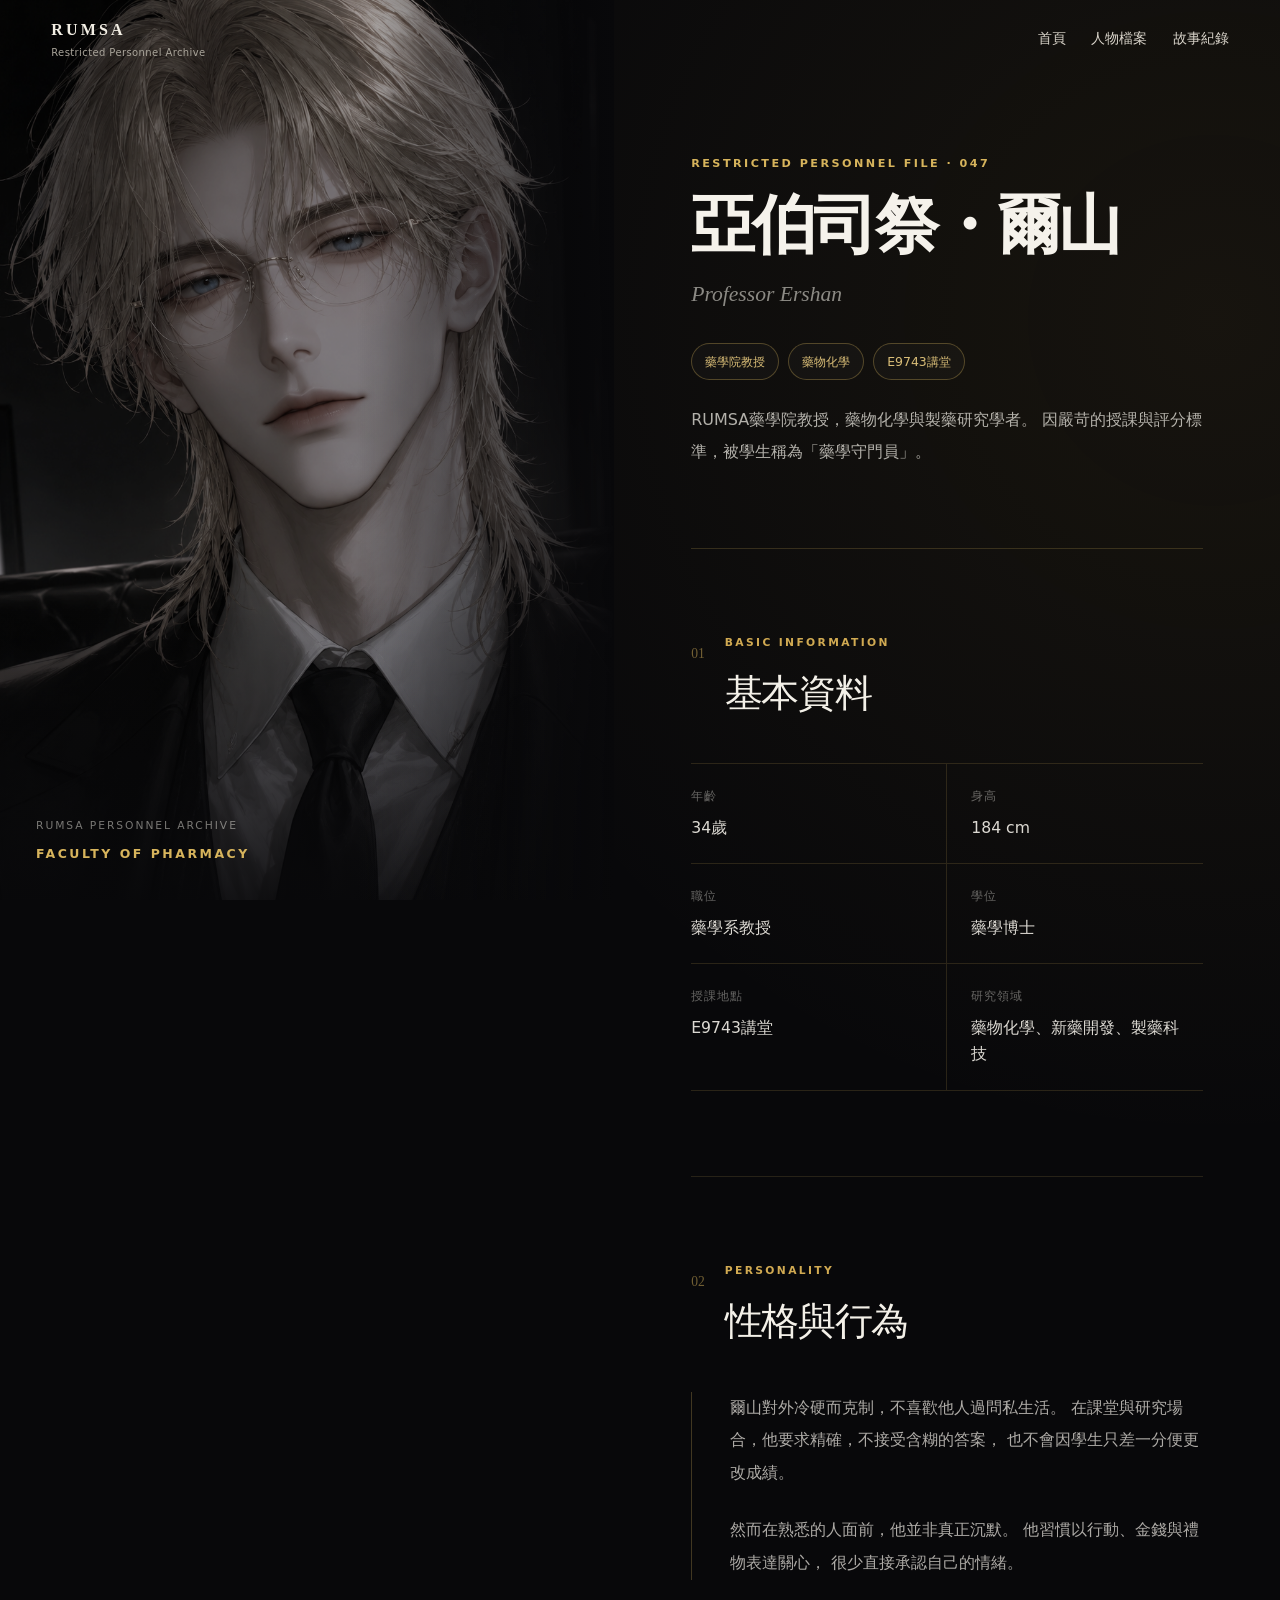
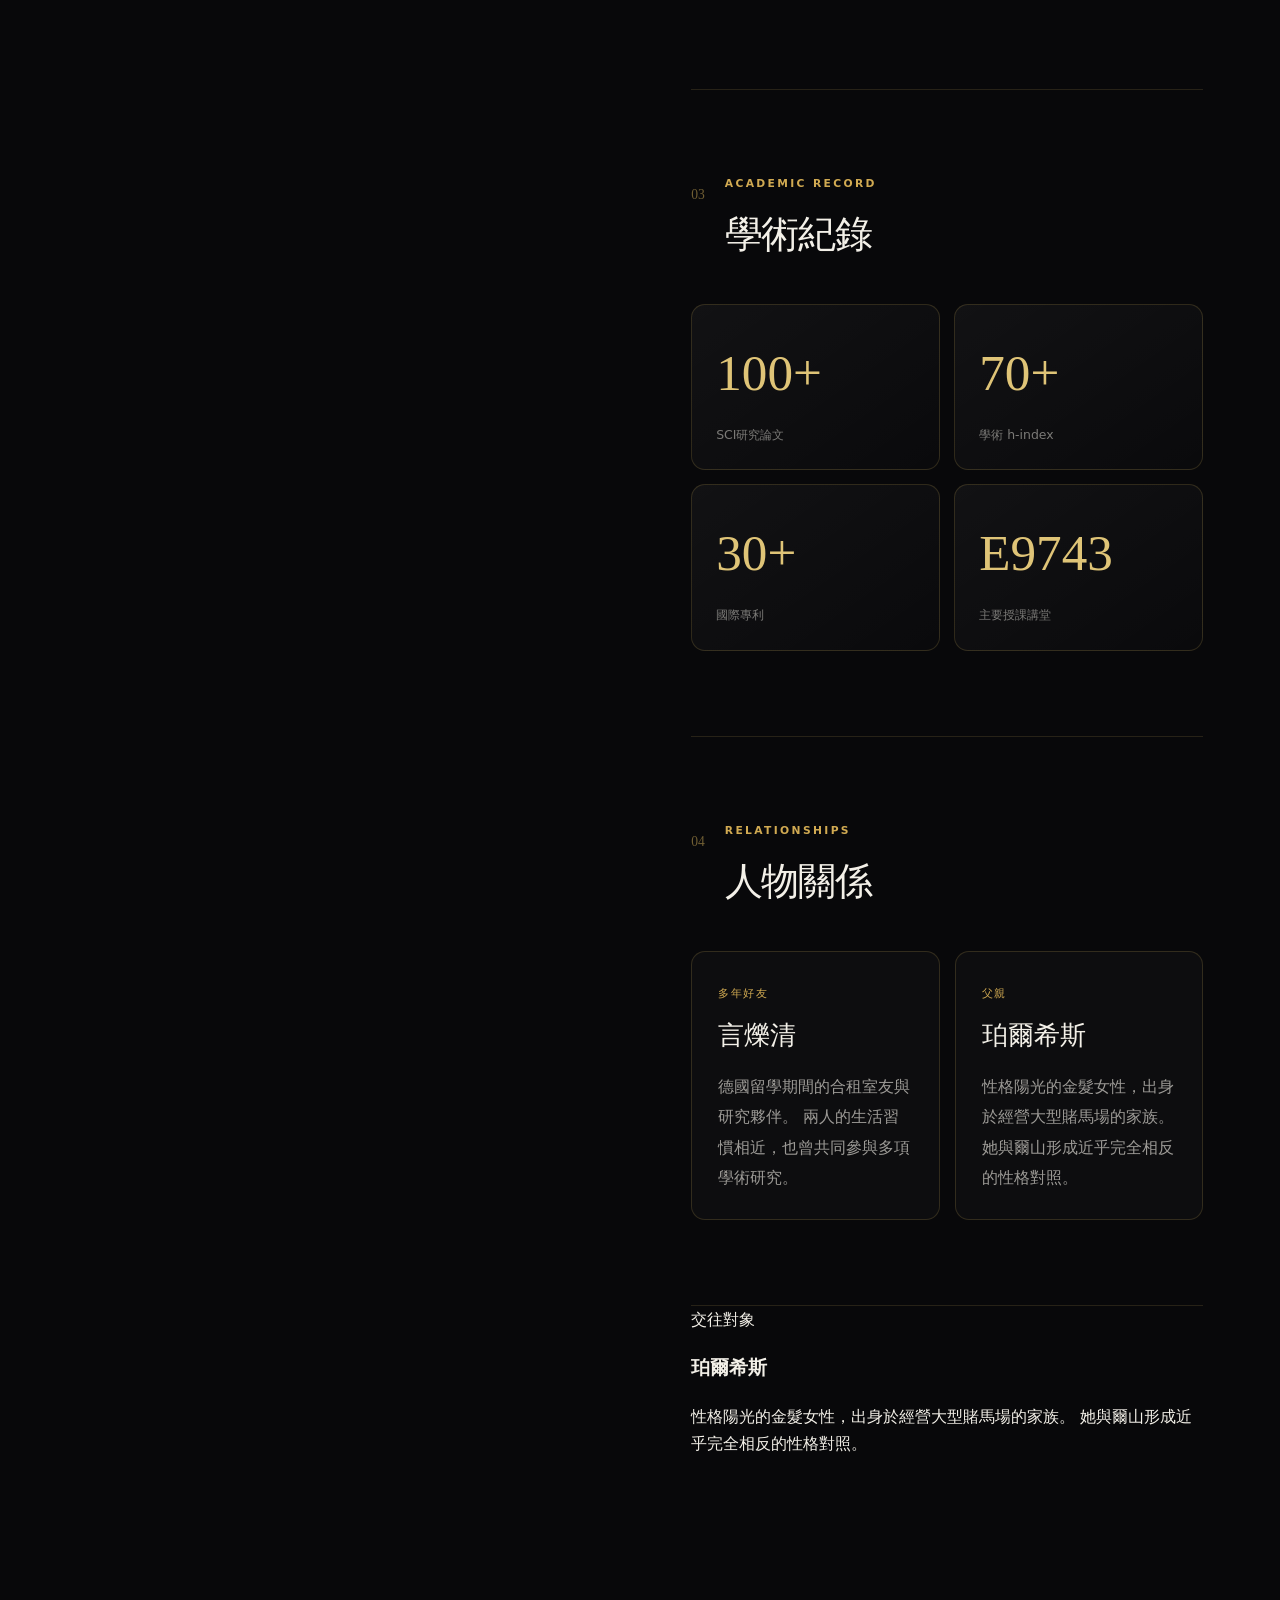
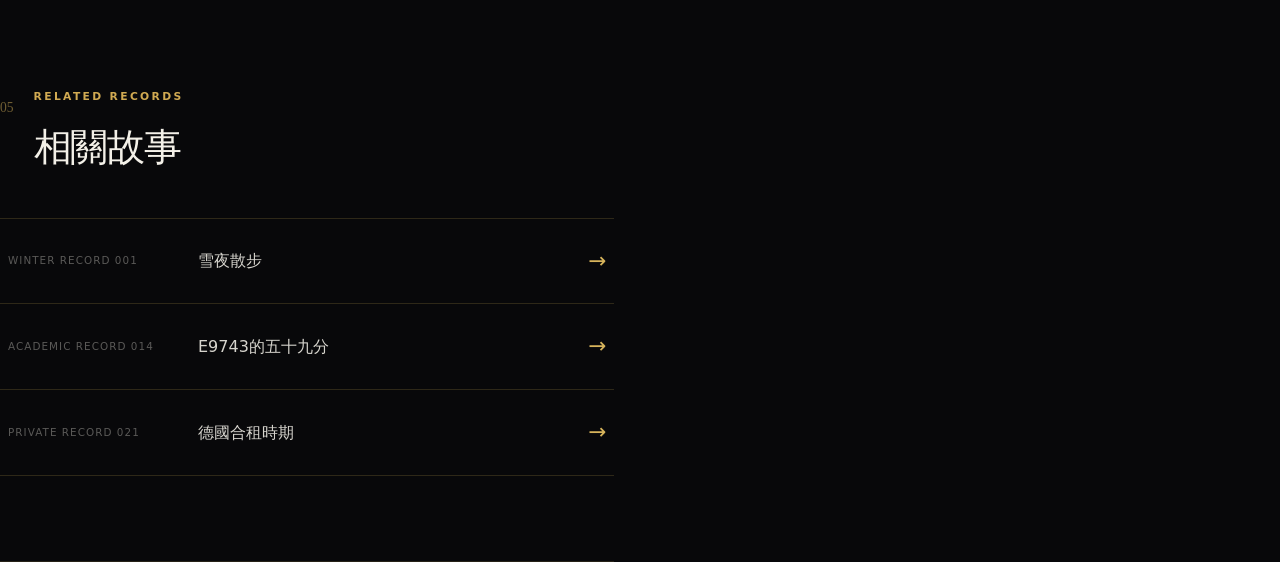
==== commit 036eed2d: "Update image source for Ershan character" ====
--- a/character-ershan.html
+++ b/character-ershan.html
@@ -32,7 +32,7 @@
   <aside class="ershan-image-side">
 
     <img
-      src="images/ershan.jpg"
+      src="爾山 G.png"
       alt="亞伯司祭・爾山"
       class="ershan-main-image"
     >
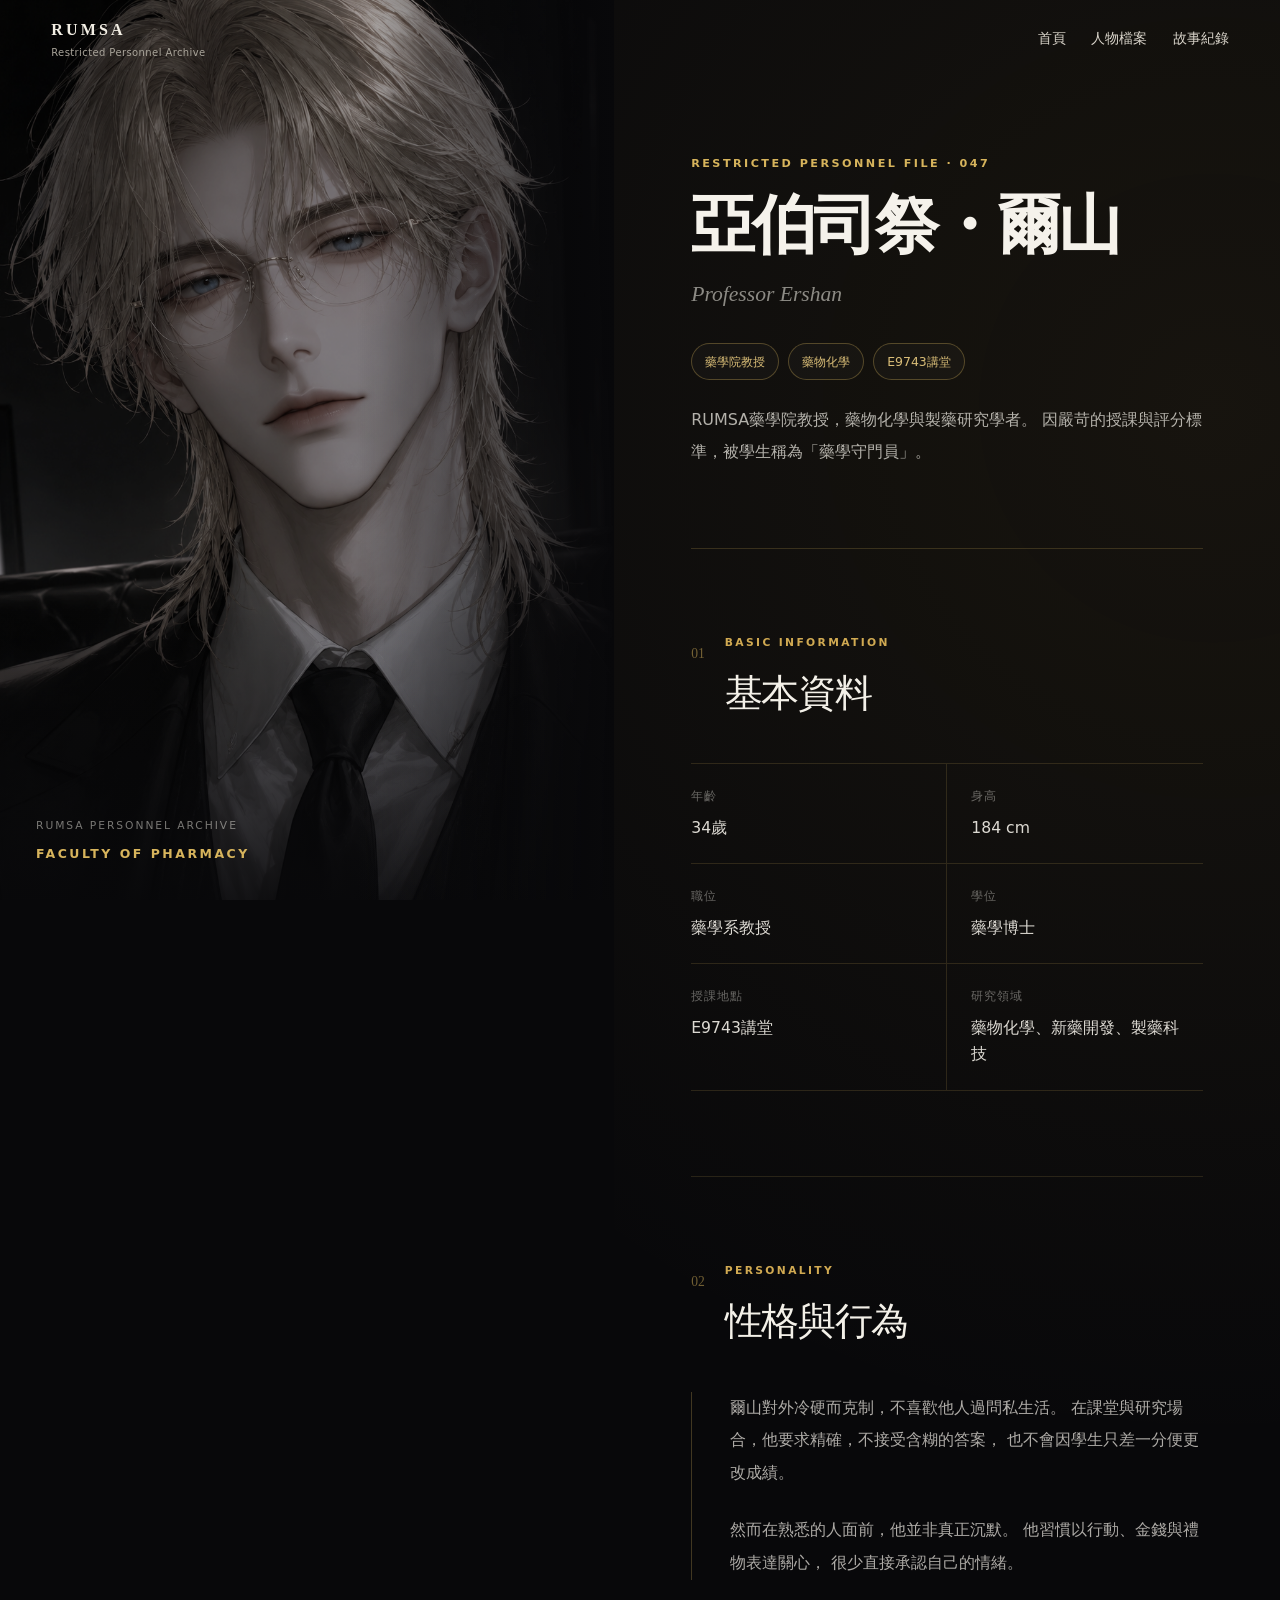
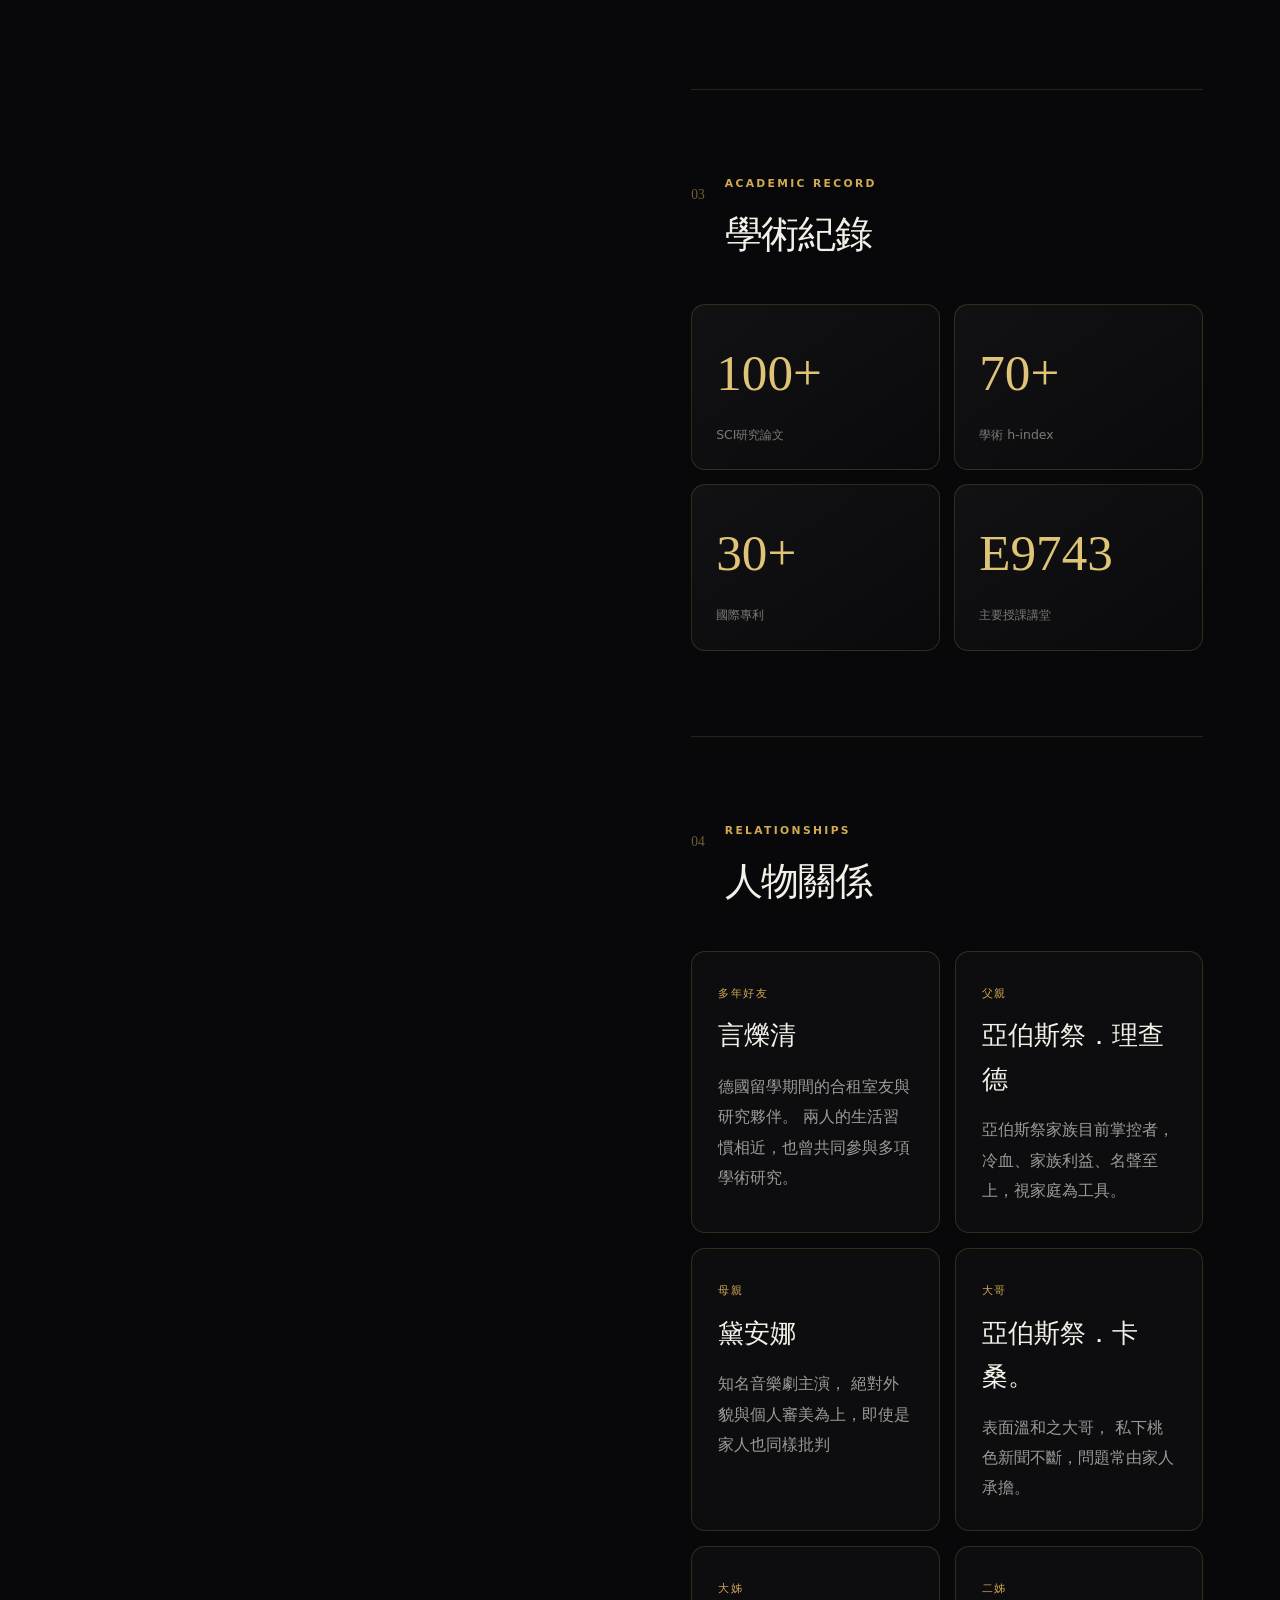
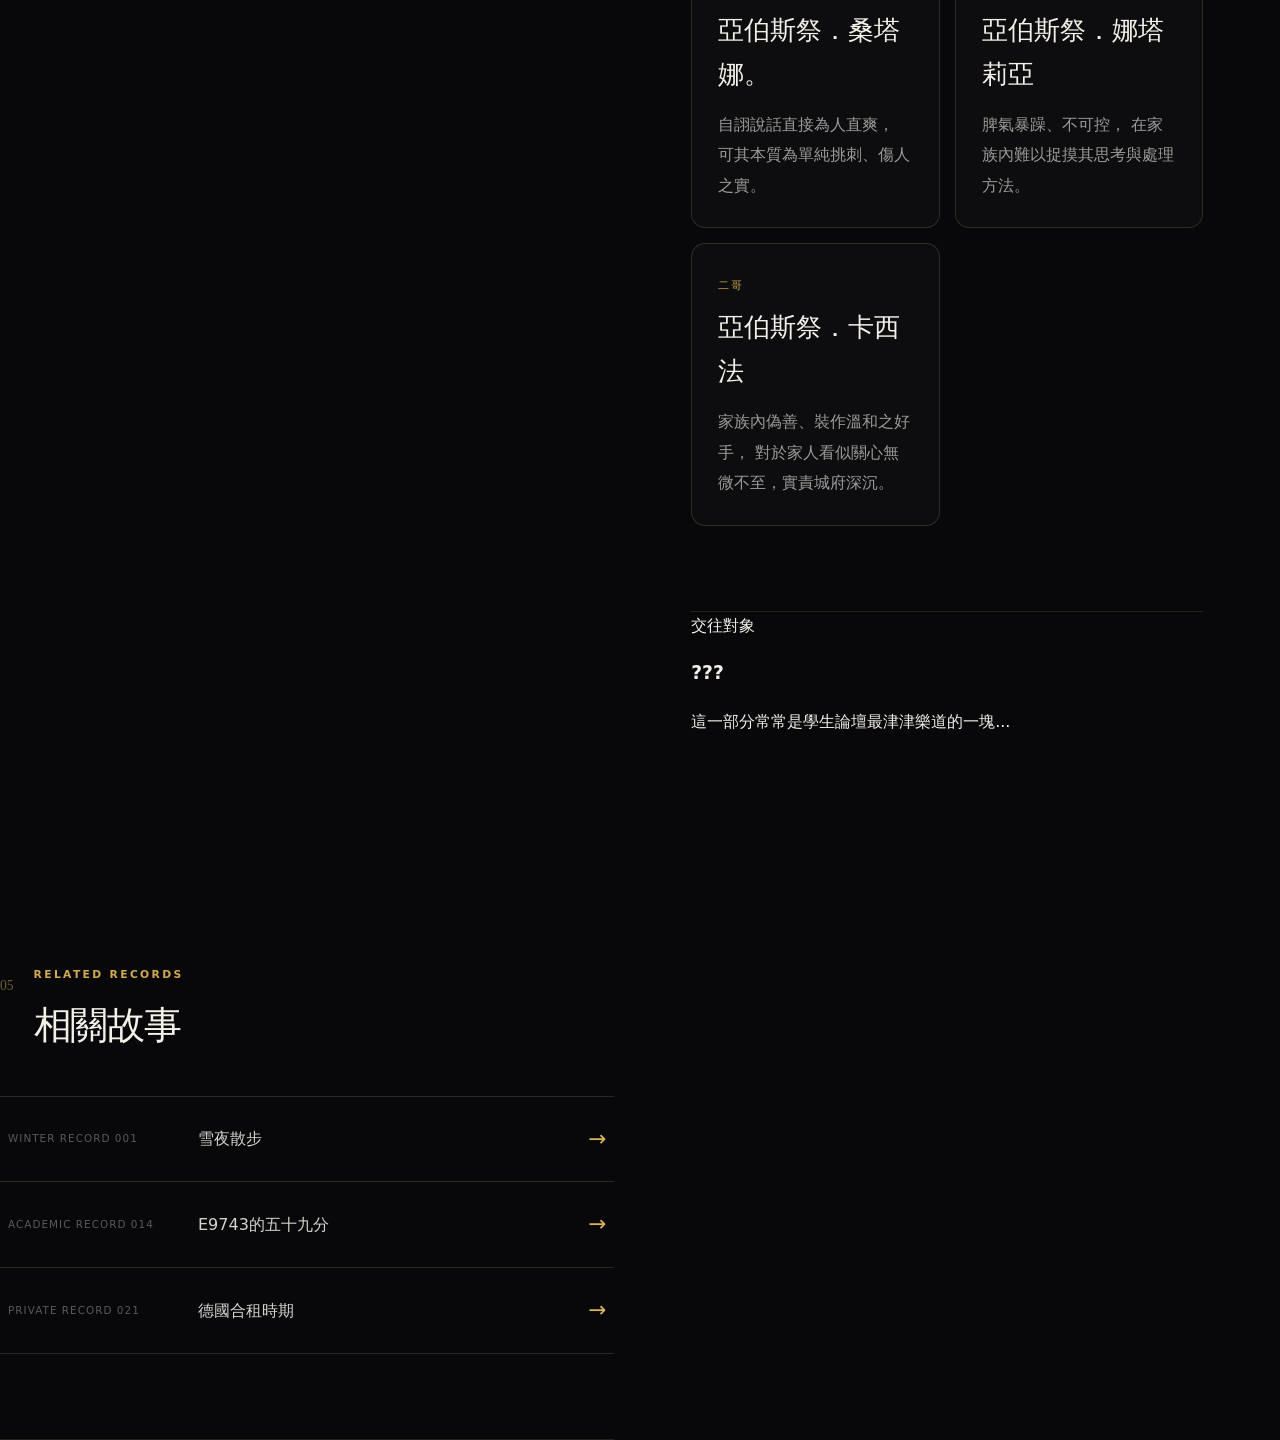
==== commit c0866f57: "Update character-ershan.html" ====
--- a/character-ershan.html
+++ b/character-ershan.html
@@ -214,25 +214,73 @@
 
         <article>
           <span>父親</span>
-          <h3>珀爾希斯</h3>
-
-          <p>
-            性格陽光的金髮女性，出身於經營大型賭馬場的家族。
-            她與爾山形成近乎完全相反的性格對照。
-          </p>
-        </article>
-
+          <h3>亞伯斯祭．理查德</h3>
+
+          <p>
+              亞伯斯祭家族目前掌控者，
+              冷血、家族利益、名聲至上，視家庭為工具。
+          </p>
+        </article>
+
+                <article>
+          <span>母親</span>
+          <h3>黛安娜</h3>
+
+          <p>
+              知名音樂劇主演，
+              絕對外貌與個人審美為上，即使是家人也同樣批判
+          </p>
+        </article>
+
+               <article>
+          <span>大哥</span>
+          <h3> 亞伯斯祭．卡桑。</h3>
+
+          <p>
+              表面溫和之大哥，
+              私下桃色新聞不斷，問題常由家人承擔。
+          </p>
+        </article>
+
+              <article>
+          <span>大姊</span>
+          <h3> 亞伯斯祭．桑塔娜。</h3>
+
+          <p>
+              自詡說話直接為人直爽，
+              可其本質為單純挑刺、傷人之實。
+          </p>
+        </article>
+
+                 <article>
+          <span>二姊</span>
+          <h3> 亞伯斯祭．娜塔莉亞</h3>
+
+          <p>
+              脾氣暴躁、不可控，
+              在家族內難以捉摸其思考與處理方法。
+          </p>
+        </article>
+
+                <article>  
+          <span>二哥</span>
+          <h3> 亞伯斯祭．卡西法</h3>
+
+          <p>
+              家族內偽善、裝作溫和之好手，
+              對於家人看似關心無微不至，實責城府深沉。
+          </p>
+        </article>
       </div>
 
     </section>
 
             <article>
           <span>交往對象</span>
-          <h3>珀爾希斯</h3>
-
-          <p>
-            性格陽光的金髮女性，出身於經營大型賭馬場的家族。
-            她與爾山形成近乎完全相反的性格對照。
+          <h3>???</h3>
+
+          <p>
+            這一部分常常是學生論壇最津津樂道的一塊...
           </p>
         </article>
 
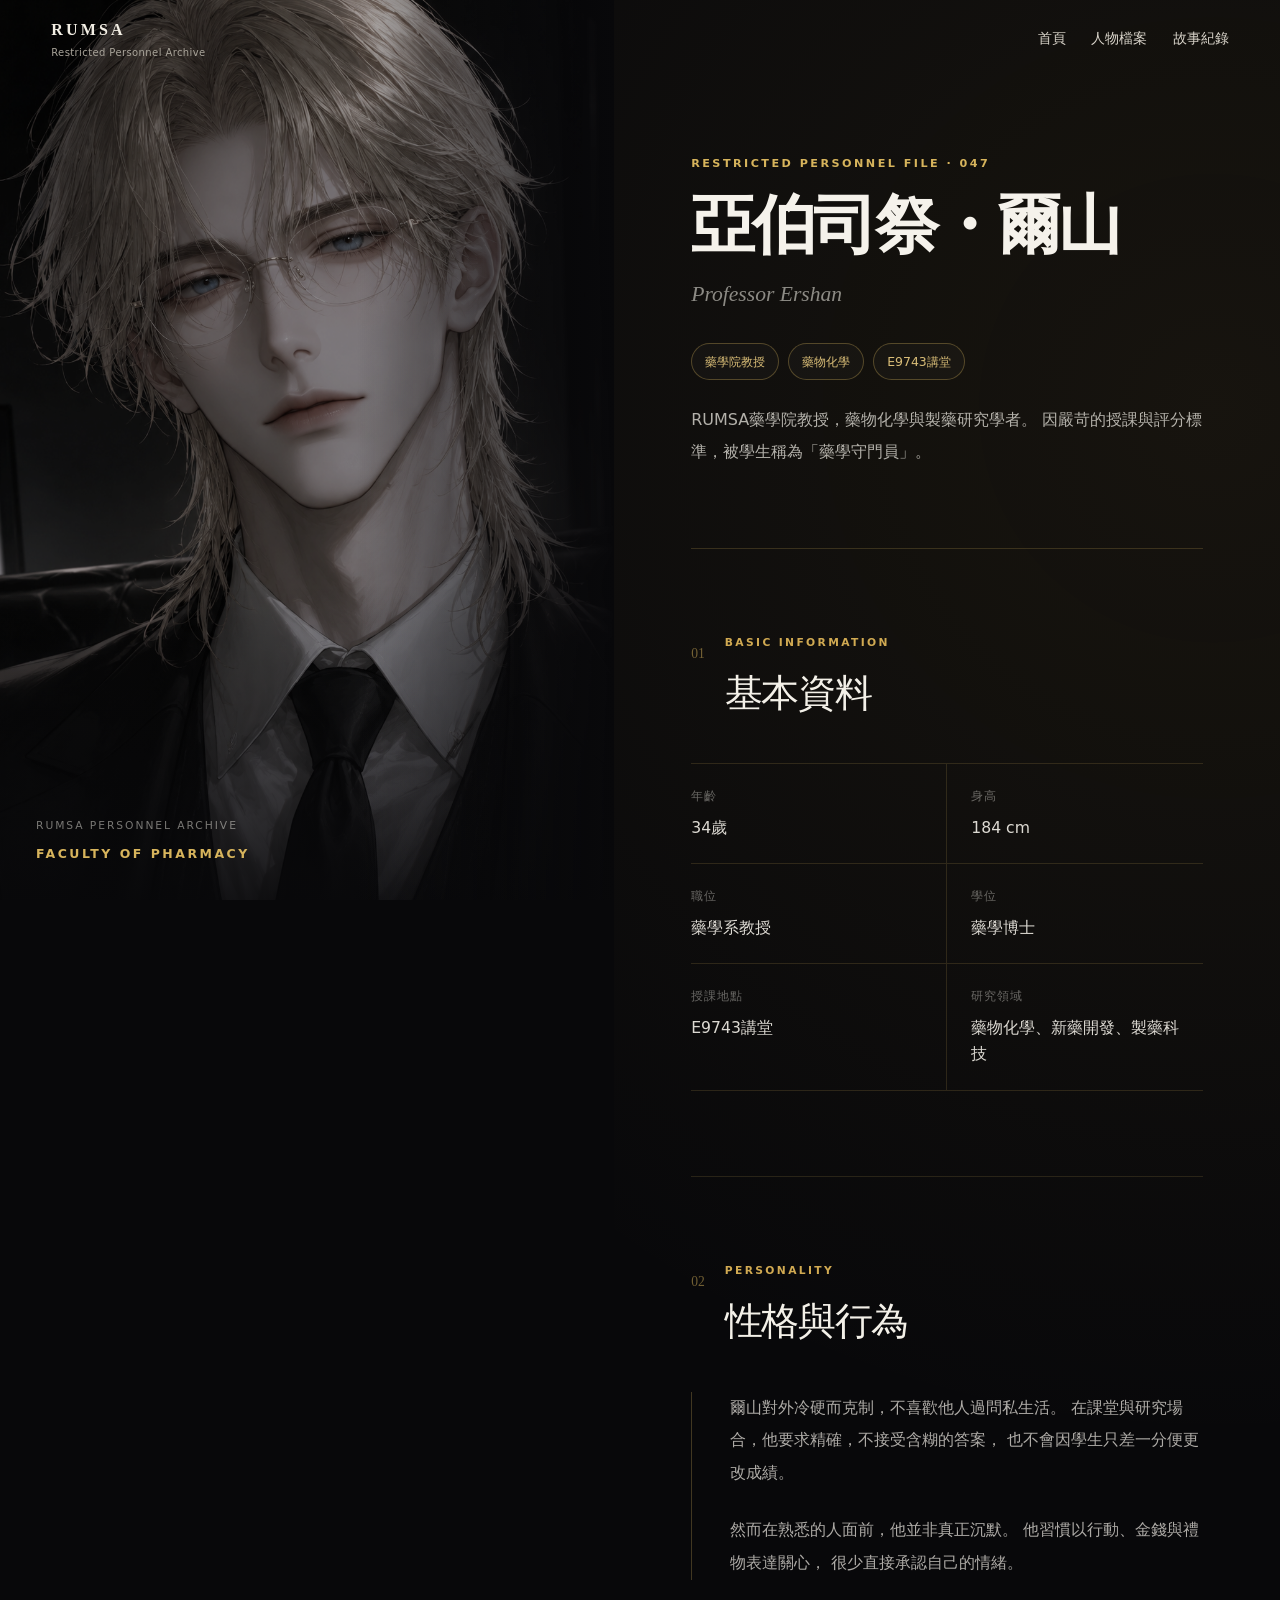
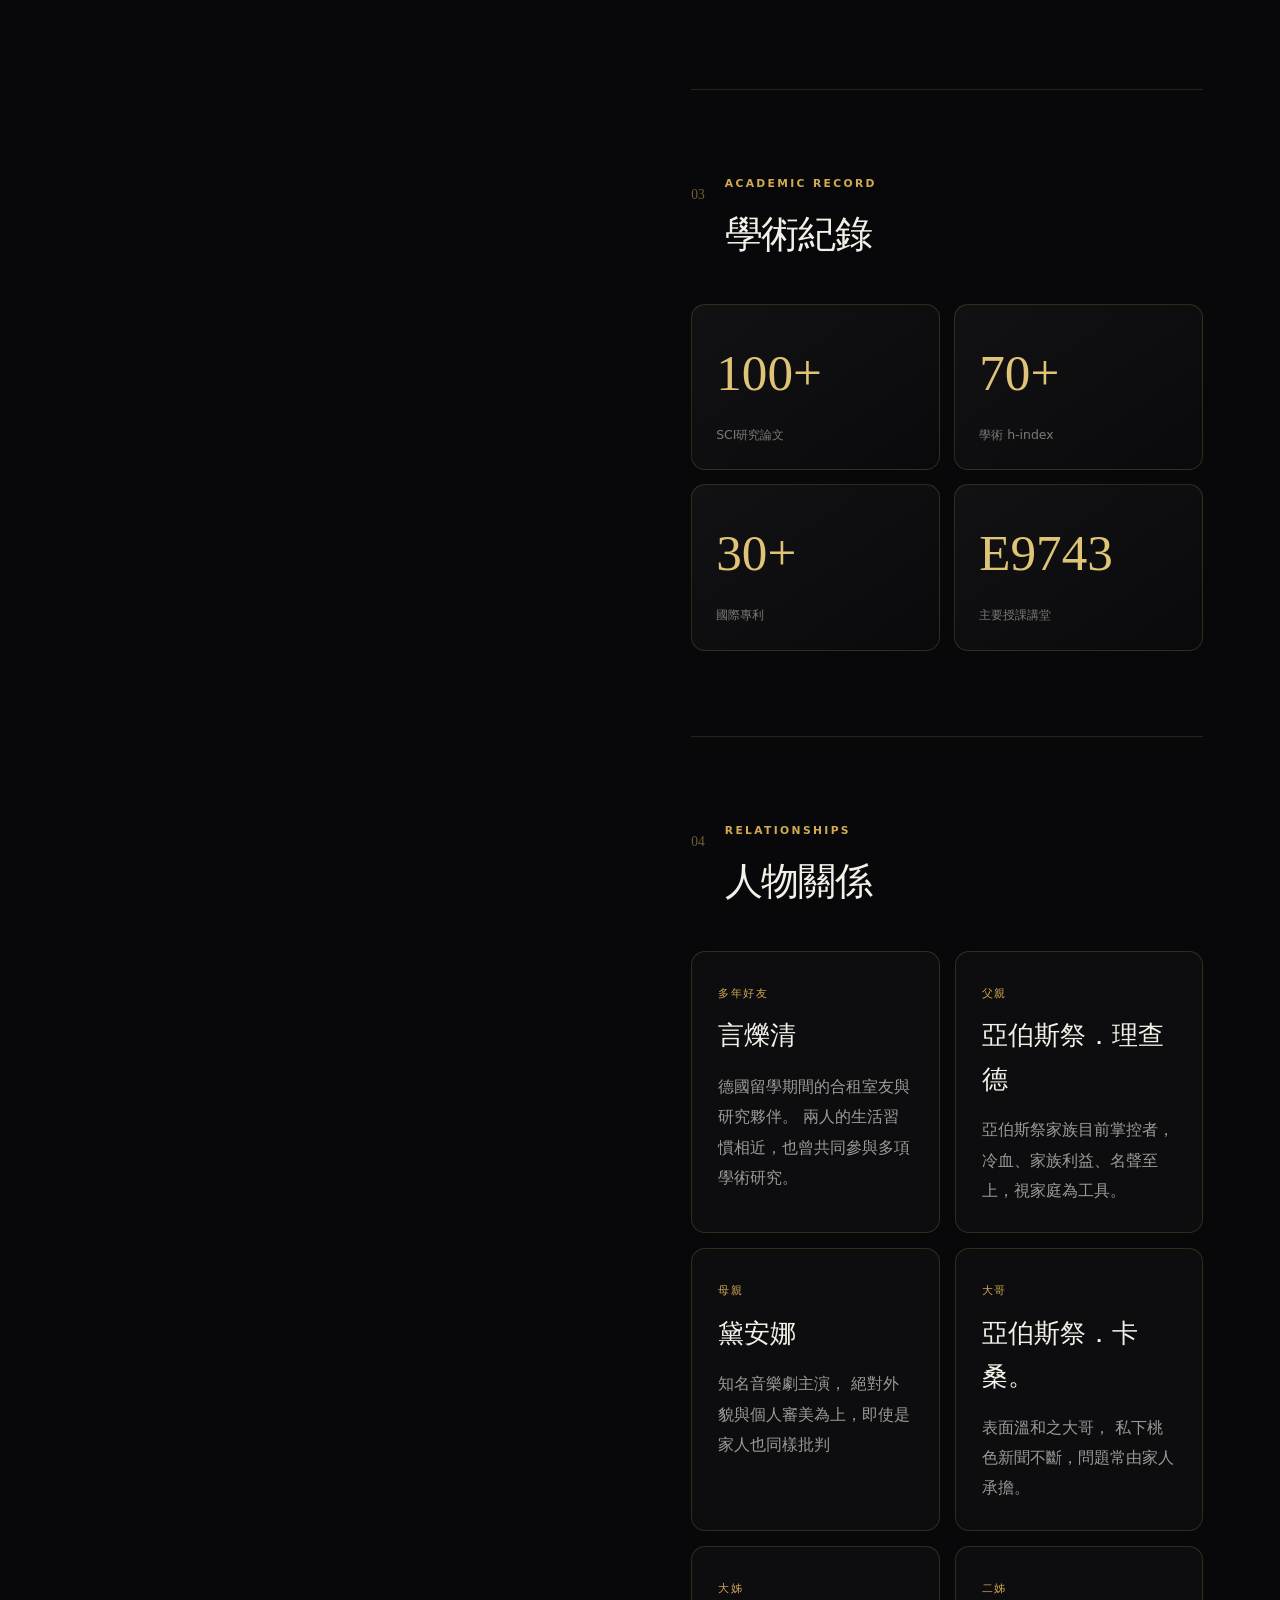
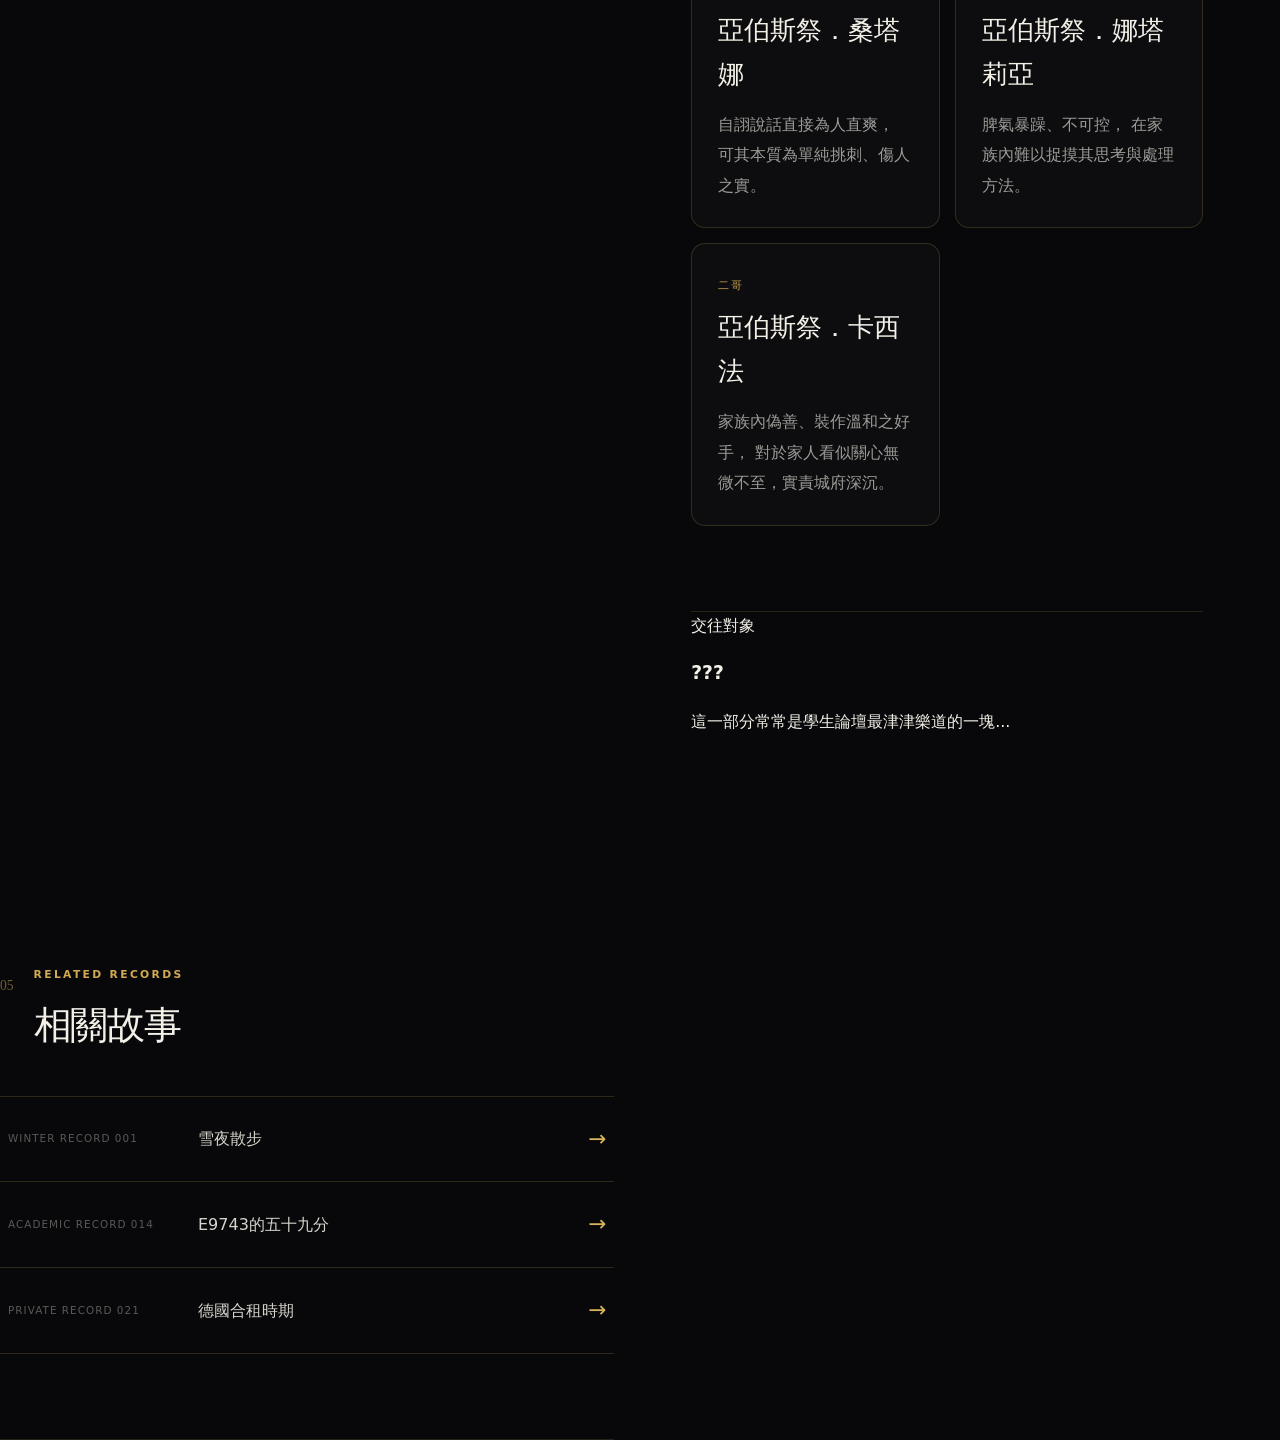
==== commit 0daa2520: "Update character-ershan.html" ====
--- a/character-ershan.html
+++ b/character-ershan.html
@@ -244,7 +244,7 @@
 
               <article>
           <span>大姊</span>
-          <h3> 亞伯斯祭．桑塔娜。</h3>
+          <h3> 亞伯斯祭．桑塔娜</h3>
 
           <p>
               自詡說話直接為人直爽，
--- a/styles.css
+++ b/styles.css
@@ -942,3 +942,421 @@
     grid-column: 1 / -1;
   }
 }
+/* =====================================
+   言爍清人物頁：左圖右文雙欄版
+===================================== */
+
+.ershan-profile {
+  min-height: 100vh;
+  display: grid;
+  grid-template-columns: minmax(420px, 48vw) minmax(0, 1fr);
+  background: #08080a;
+  color: #f3f0e8;
+}
+
+/* 左側圖片 */
+
+.ershan-image-side {
+  position: sticky;
+  top: 0;
+  height: 100vh;
+  overflow: hidden;
+  background: #101012;
+}
+
+.ershan-main-image {
+  width: 100%;
+  height: 100%;
+  display: block;
+  object-fit: cover;
+  object-position: 45% center;
+  filter:
+    brightness(0.76)
+    contrast(1.05)
+    saturate(0.78);
+}
+
+.ershan-image-shade {
+  position: absolute;
+  inset: 0;
+  pointer-events: none;
+  background:
+    linear-gradient(
+      to right,
+      transparent 58%,
+      rgba(8, 8, 10, 0.55) 82%,
+      #08080a 100%
+    ),
+    linear-gradient(
+      to top,
+      rgba(8, 8, 10, 0.88) 0%,
+      transparent 35%
+    );
+}
+
+.ershan-image-label {
+  position: absolute;
+  left: 36px;
+  bottom: 36px;
+  z-index: 2;
+  display: grid;
+  gap: 8px;
+}
+
+.ershan-image-label span {
+  color: rgba(243, 240, 232, 0.48);
+  font-size: 0.67rem;
+  letter-spacing: 0.18em;
+}
+
+.ershan-image-label strong {
+  color: #d7b45c;
+  font-size: 0.78rem;
+  letter-spacing: 0.2em;
+}
+
+/* 右側內容 */
+
+.ershan-content-side {
+  min-width: 0;
+  padding:
+    clamp(120px, 12vw, 180px)
+    clamp(40px, 6vw, 100px)
+    130px;
+  background:
+    radial-gradient(
+      circle at 90% 10%,
+      rgba(204, 164, 71, 0.08),
+      transparent 28%
+    ),
+    #08080a;
+}
+
+.ershan-heading {
+  max-width: 780px;
+  padding-bottom: 80px;
+  border-bottom: 1px solid rgba(215, 180, 92, 0.2);
+}
+
+.ershan-code {
+  margin: 0 0 20px;
+  color: #d7b45c;
+  font-size: 0.7rem;
+  font-weight: 600;
+  letter-spacing: 0.22em;
+}
+
+.ershan-heading h1 {
+  margin: 0;
+  color: #f5f2eb;
+  font-size: clamp(3rem, 5vw, 6.5rem);
+  font-weight: 600;
+  line-height: 1.02;
+  letter-spacing: -0.045em;
+}
+
+.ershan-name-en {
+  margin: 18px 0 0;
+  color: rgba(243, 240, 232, 0.55);
+  font-family: Georgia, "Times New Roman", serif;
+  font-size: 1.35rem;
+  font-style: italic;
+}
+
+.ershan-tags {
+  display: flex;
+  flex-wrap: wrap;
+  gap: 9px;
+  margin: 30px 0 24px;
+}
+
+.ershan-tags span {
+  padding: 7px 13px;
+  border: 1px solid rgba(215, 180, 92, 0.32);
+  border-radius: 999px;
+  color: #d9bd77;
+  background: rgba(255, 255, 255, 0.025);
+  font-size: 0.78rem;
+}
+
+.ershan-introduction {
+  max-width: 700px;
+  margin: 0;
+  color: rgba(243, 240, 232, 0.72);
+  font-size: 1rem;
+  line-height: 2;
+}
+
+/* 右側每一區 */
+
+.ershan-section {
+  max-width: 820px;
+  padding: 85px 0;
+  border-bottom: 1px solid rgba(215, 180, 92, 0.15);
+}
+
+.ershan-section-title {
+  display: flex;
+  align-items: flex-start;
+  gap: 20px;
+  margin-bottom: 38px;
+}
+
+.ershan-section-title > span {
+  padding-top: 8px;
+  color: rgba(215, 180, 92, 0.5);
+  font-family: Georgia, "Times New Roman", serif;
+  font-size: 0.85rem;
+}
+
+.ershan-section-title p {
+  margin: 0 0 8px;
+  color: #d1aa52;
+  font-size: 0.67rem;
+  font-weight: 600;
+  letter-spacing: 0.22em;
+}
+
+.ershan-section-title h2 {
+  margin: 0;
+  color: #f3f0e8;
+  font-size: clamp(2rem, 3vw, 3.5rem);
+  font-weight: 500;
+  letter-spacing: -0.035em;
+}
+
+/* 基本資料 */
+
+.ershan-information {
+  display: grid;
+  grid-template-columns: repeat(2, minmax(0, 1fr));
+  margin: 0;
+  border-top: 1px solid rgba(215, 180, 92, 0.16);
+}
+
+.ershan-information > div {
+  padding: 22px 18px 22px 0;
+  border-bottom: 1px solid rgba(215, 180, 92, 0.16);
+}
+
+.ershan-information > div:nth-child(odd) {
+  border-right: 1px solid rgba(215, 180, 92, 0.16);
+}
+
+.ershan-information > div:nth-child(even) {
+  padding-left: 24px;
+}
+
+.ershan-information dt {
+  margin-bottom: 8px;
+  color: rgba(243, 240, 232, 0.4);
+  font-size: 0.75rem;
+  letter-spacing: 0.08em;
+}
+
+.ershan-information dd {
+  margin: 0;
+  color: rgba(243, 240, 232, 0.9);
+  font-size: 0.98rem;
+  line-height: 1.7;
+}
+
+/* 一般文字 */
+
+.ershan-text {
+  padding-left: 38px;
+  border-left: 1px solid rgba(215, 180, 92, 0.28);
+}
+
+.ershan-text p {
+  margin: 0 0 24px;
+  color: rgba(243, 240, 232, 0.7);
+  font-size: 1rem;
+  line-height: 2.05;
+}
+
+/* 學術數據 */
+
+.ershan-achievements {
+  display: grid;
+  grid-template-columns: repeat(2, minmax(0, 1fr));
+  gap: 14px;
+}
+
+.ershan-achievements article {
+  min-height: 150px;
+  display: flex;
+  flex-direction: column;
+  justify-content: flex-end;
+  padding: 24px;
+  border: 1px solid rgba(215, 180, 92, 0.18);
+  border-radius: 14px;
+  background:
+    linear-gradient(
+      145deg,
+      rgba(255, 255, 255, 0.045),
+      rgba(255, 255, 255, 0.01)
+    );
+}
+
+.ershan-achievements strong {
+  color: #dfc477;
+  font-family: Georgia, "Times New Roman", serif;
+  font-size: clamp(2rem, 4vw, 3.5rem);
+  font-weight: 400;
+}
+
+.ershan-achievements span {
+  margin-top: 8px;
+  color: rgba(243, 240, 232, 0.48);
+  font-size: 0.78rem;
+}
+
+/* 人物關係 */
+
+.ershan-relationships {
+  display: grid;
+  grid-template-columns: repeat(2, minmax(0, 1fr));
+  gap: 15px;
+}
+
+.ershan-relationships article {
+  padding: 26px;
+  border: 1px solid rgba(215, 180, 92, 0.18);
+  border-radius: 14px;
+  background: rgba(255, 255, 255, 0.025);
+}
+
+.ershan-relationships article > span {
+  color: #d1aa52;
+  font-size: 0.7rem;
+  letter-spacing: 0.14em;
+}
+
+.ershan-relationships h3 {
+  margin: 9px 0 14px;
+  color: #f3f0e8;
+  font-size: 1.6rem;
+  font-weight: 500;
+}
+
+.ershan-relationships p {
+  margin: 0;
+  color: rgba(243, 240, 232, 0.62);
+  line-height: 1.9;
+}
+
+/* 故事連結 */
+
+.ershan-story-list {
+  display: grid;
+  border-top: 1px solid rgba(215, 180, 92, 0.18);
+}
+
+.ershan-story-list a {
+  display: grid;
+  grid-template-columns: 170px minmax(0, 1fr) auto;
+  align-items: center;
+  gap: 20px;
+  padding: 24px 8px;
+  border-bottom: 1px solid rgba(215, 180, 92, 0.18);
+  text-decoration: none;
+  transition:
+    padding 0.25s ease,
+    background 0.25s ease;
+}
+
+.ershan-story-list a:hover {
+  padding-left: 18px;
+  padding-right: 18px;
+  background: rgba(215, 180, 92, 0.05);
+}
+
+.ershan-story-list small {
+  color: rgba(243, 240, 232, 0.35);
+  font-size: 0.65rem;
+  letter-spacing: 0.1em;
+}
+
+.ershan-story-list strong {
+  color: rgba(243, 240, 232, 0.88);
+  font-size: 1rem;
+  font-weight: 500;
+}
+
+.ershan-story-list span {
+  color: #d7b45c;
+  font-size: 1.35rem;
+}
+
+/* 平板及手機 */
+
+@media (max-width: 1000px) {
+  .ershan-profile {
+    grid-template-columns: 42vw minmax(0, 1fr);
+  }
+
+  .ershan-content-side {
+    padding-left: 34px;
+    padding-right: 34px;
+  }
+
+  .ershan-information,
+  .ershan-achievements,
+  .ershan-relationships {
+    grid-template-columns: 1fr;
+  }
+
+  .ershan-information > div:nth-child(odd) {
+    border-right: 0;
+  }
+
+  .ershan-information > div:nth-child(even) {
+    padding-left: 0;
+  }
+}
+
+@media (max-width: 760px) {
+  .ershan-profile {
+    display: block;
+  }
+
+  .ershan-image-side {
+    position: relative;
+    height: 65vh;
+    min-height: 500px;
+  }
+
+  .ershan-image-shade {
+    background:
+      linear-gradient(
+        to top,
+        #08080a 0%,
+        transparent 45%
+      );
+  }
+
+  .ershan-content-side {
+    padding: 60px 22px 100px;
+  }
+
+  .ershan-heading {
+    padding-bottom: 55px;
+  }
+
+  .ershan-section {
+    padding: 65px 0;
+  }
+
+  .ershan-text {
+    padding-left: 20px;
+  }
+
+  .ershan-story-list a {
+    grid-template-columns: 1fr auto;
+  }
+
+  .ershan-story-list small {
+    grid-column: 1 / -1;
+  }
+}
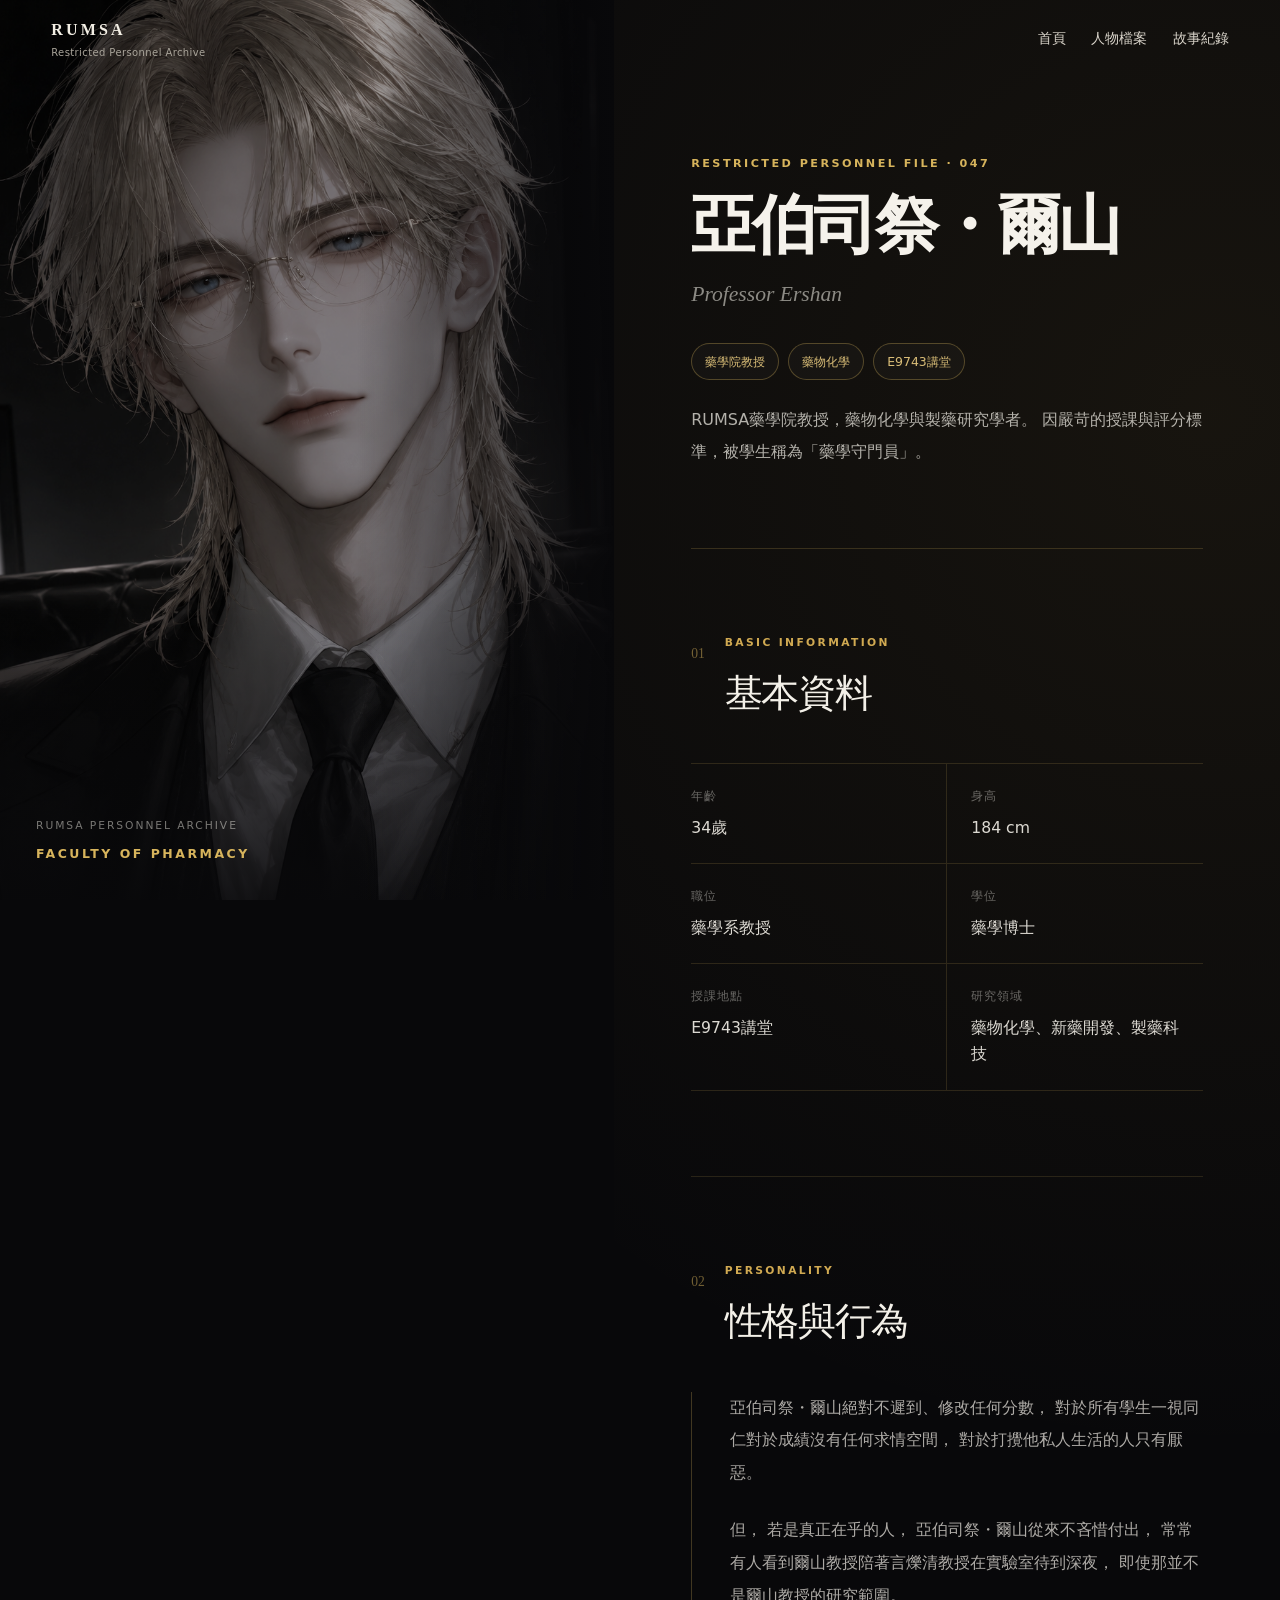
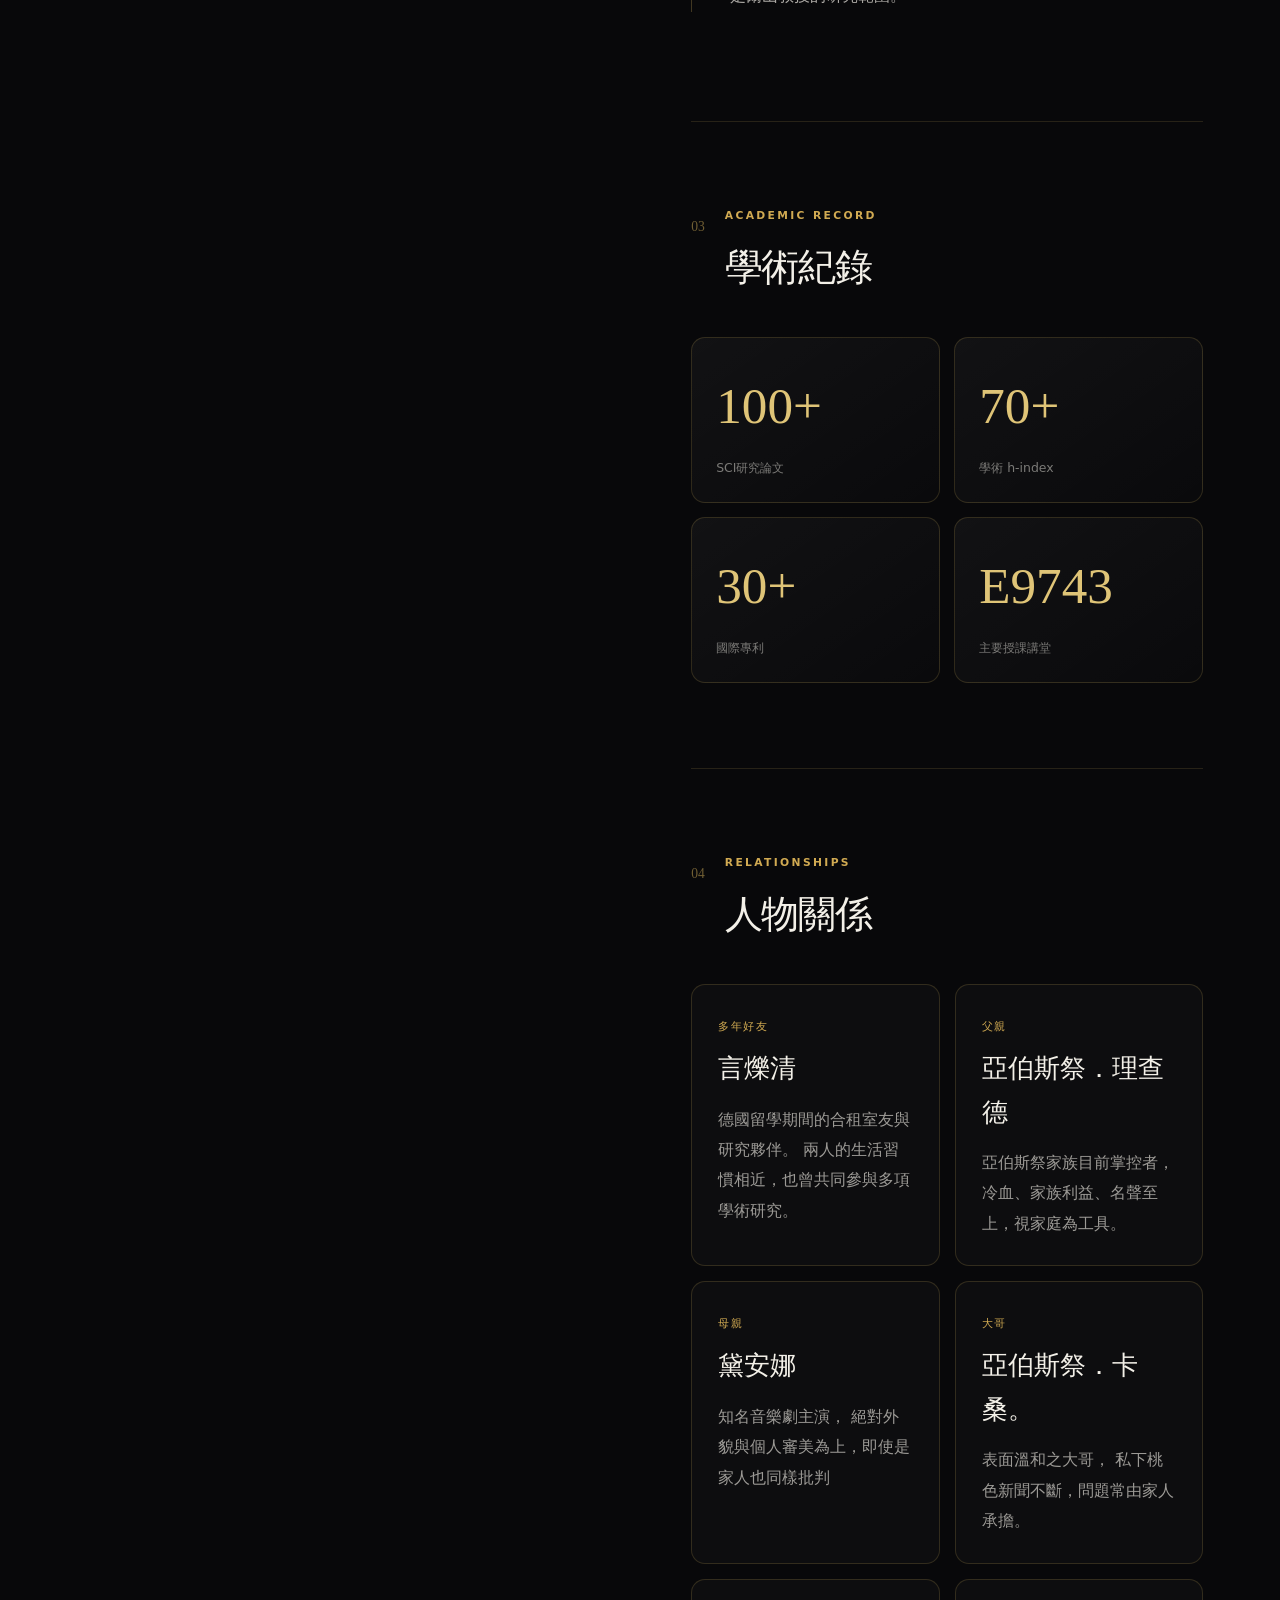
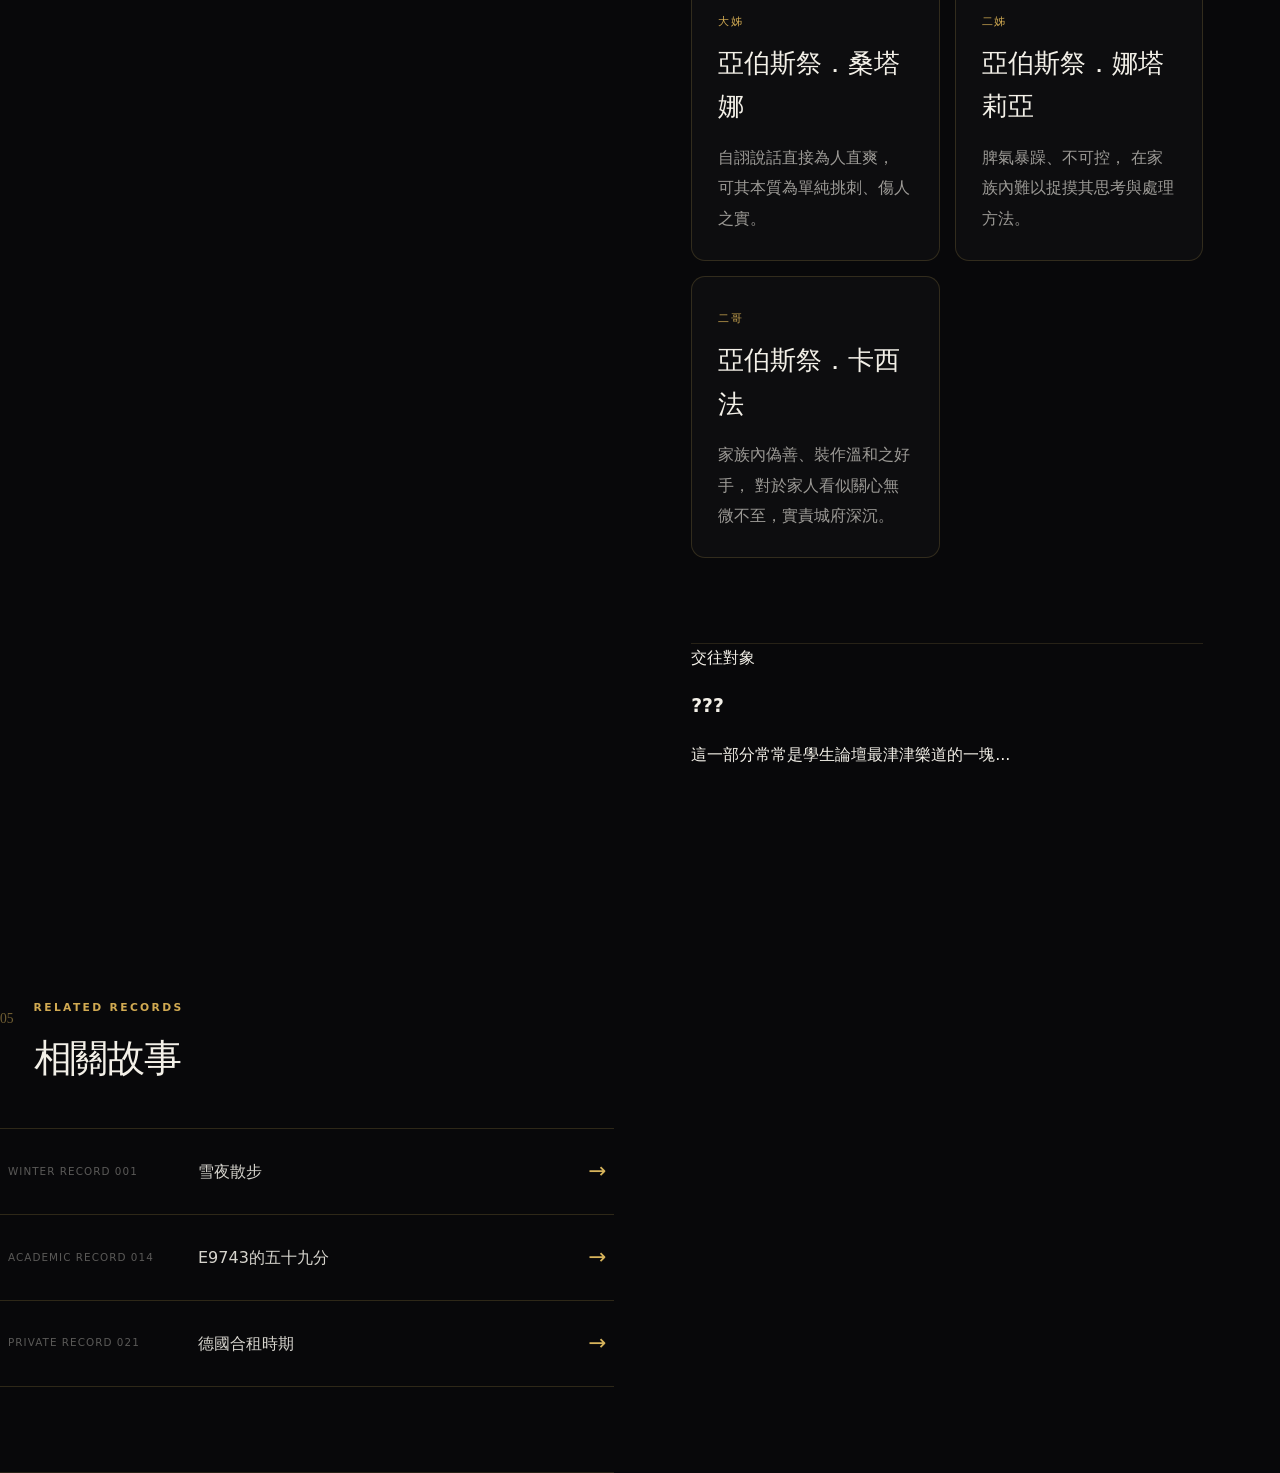
==== commit aa7fcbb5: "Update character-ershan.html" ====
--- a/character-ershan.html
+++ b/character-ershan.html
@@ -136,15 +136,17 @@
 
       <div class="ershan-text">
         <p>
-          爾山對外冷硬而克制，不喜歡他人過問私生活。
-          在課堂與研究場合，他要求精確，不接受含糊的答案，
-          也不會因學生只差一分便更改成績。
+          亞伯司祭・爾山絕對不遲到、修改任何分數，
+          對於所有學生一視同仁對於成績沒有任何求情空間，
+          對於打攪他私人生活的人只有厭惡。
         </p>
 
         <p>
-          然而在熟悉的人面前，他並非真正沉默。
-          他習慣以行動、金錢與禮物表達關心，
-          很少直接承認自己的情緒。
+          但，
+          若是真正在乎的人，
+          亞伯司祭・爾山從來不吝惜付出，
+          常常有人看到爾山教授陪著言爍清教授在實驗室待到深夜，
+          即使那並不是爾山教授的研究範圍。
         </p>
       </div>
 
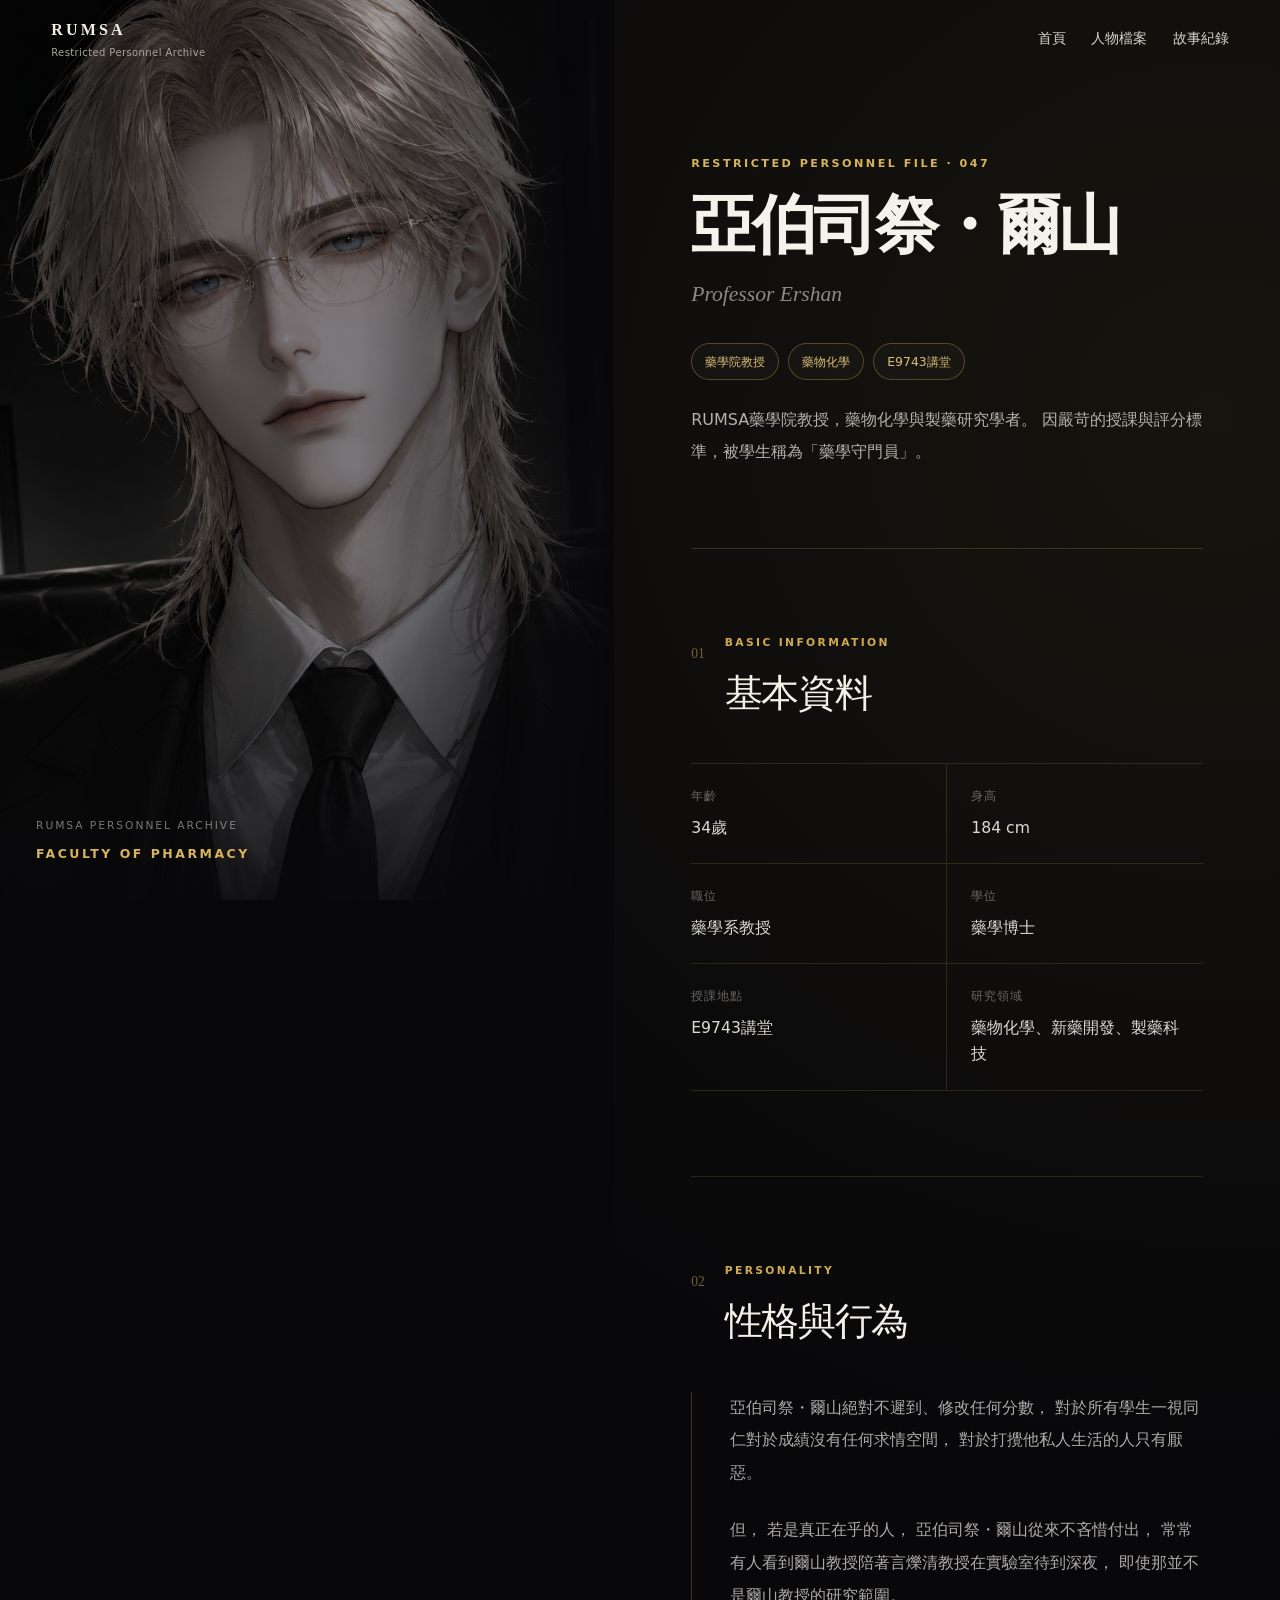
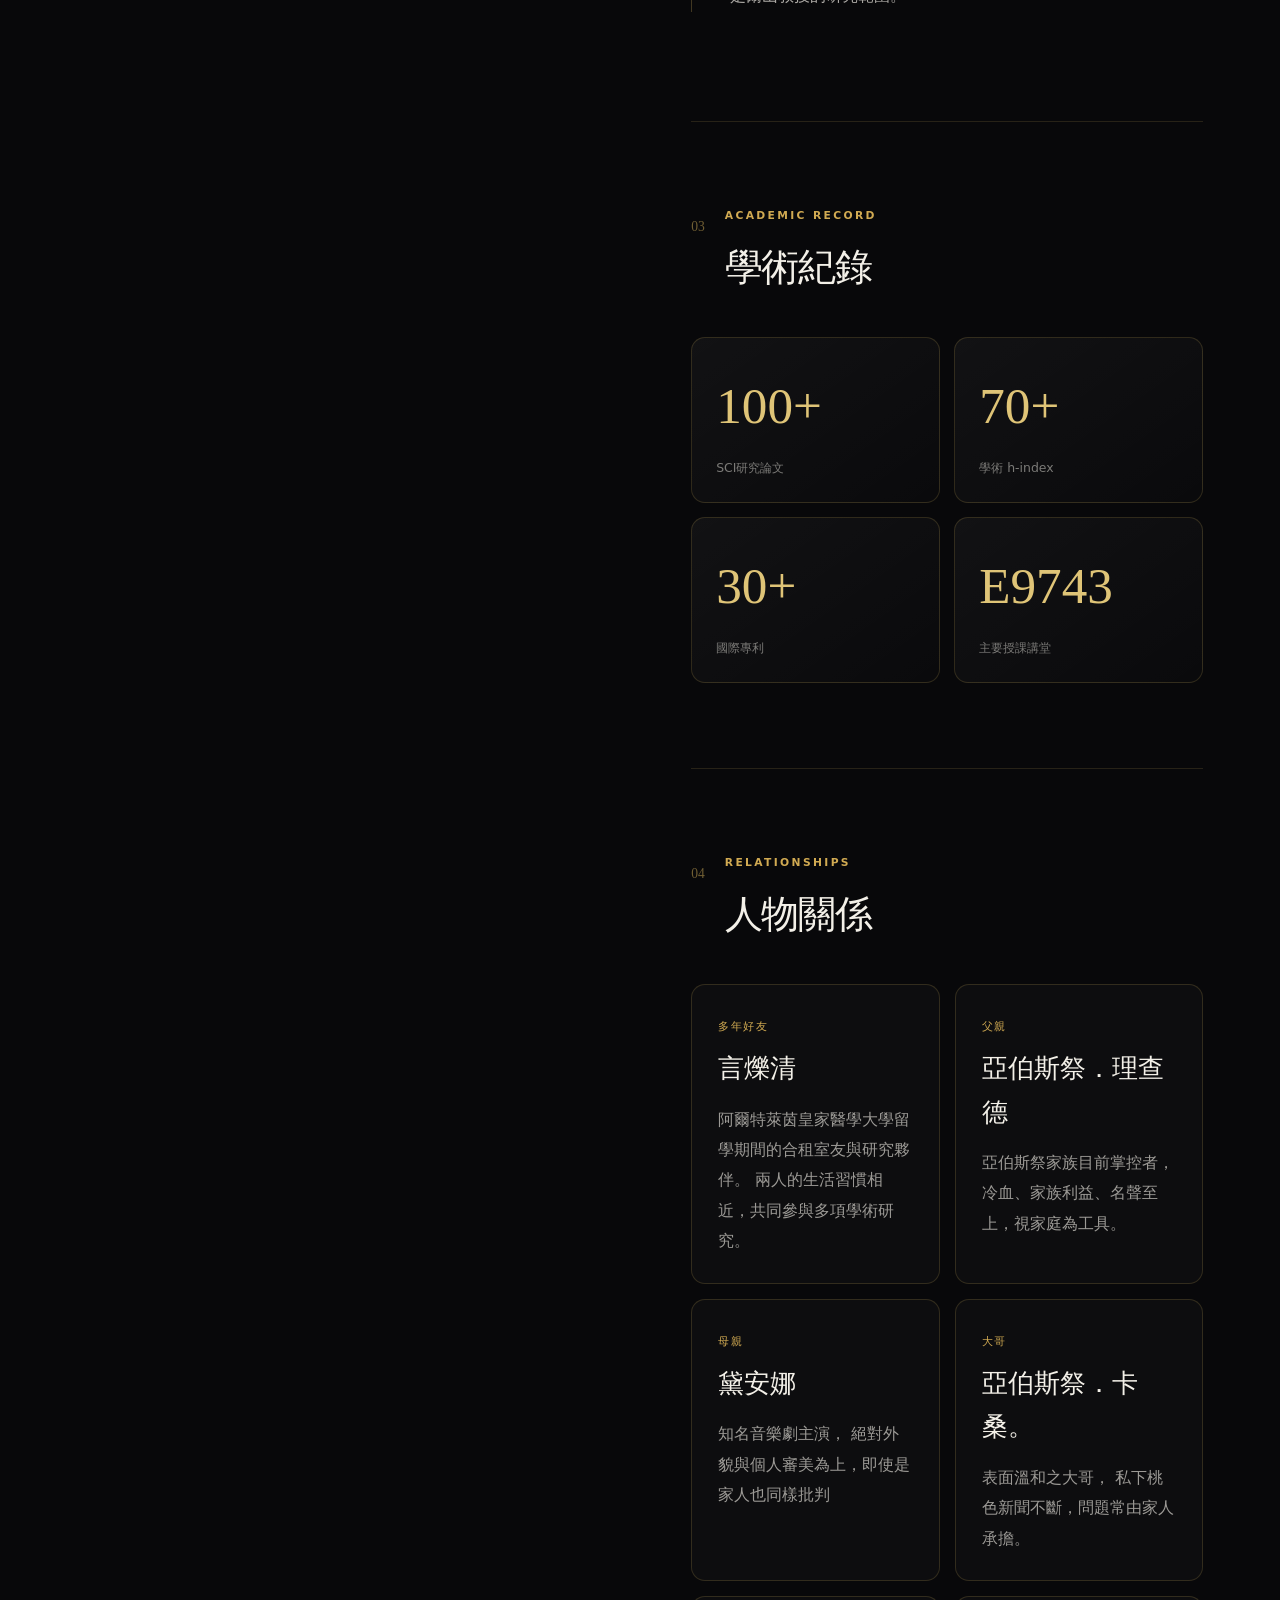
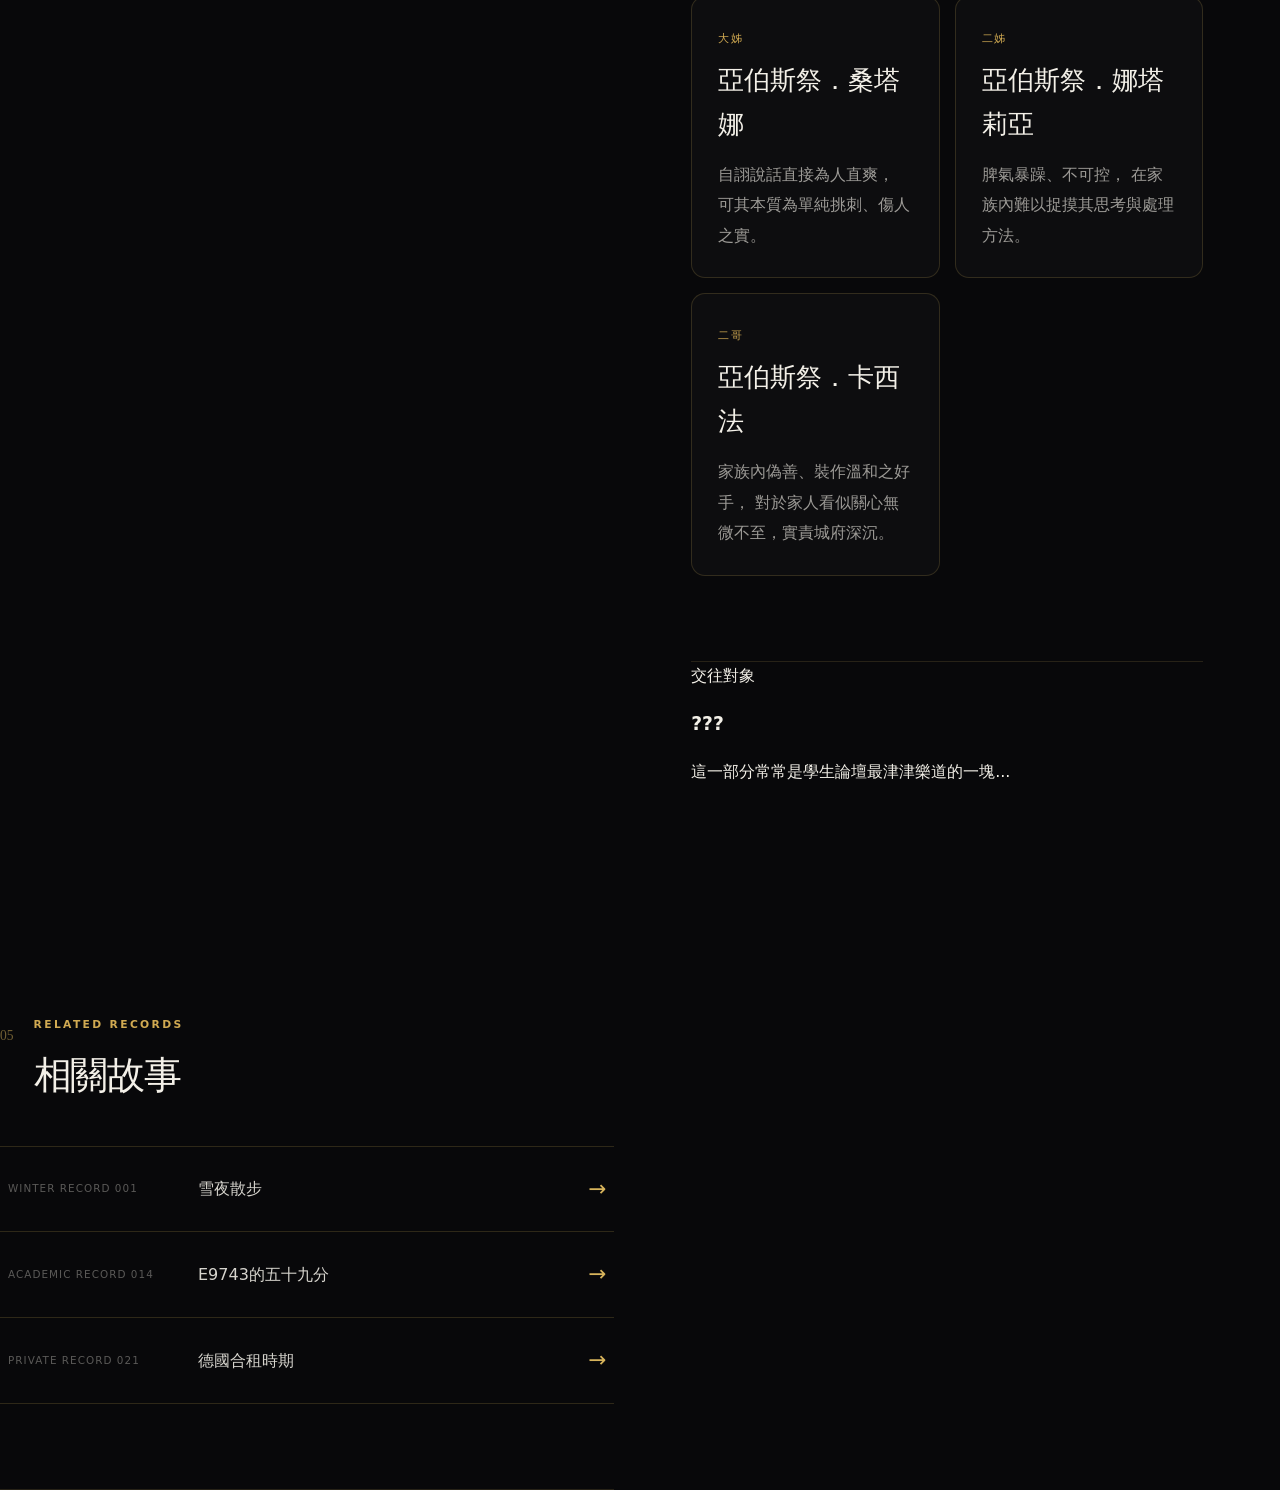
==== commit b9ee09d3: "Update character-ershan.html" ====
--- a/character-ershan.html
+++ b/character-ershan.html
@@ -209,8 +209,8 @@
           <h3>言爍清</h3>
 
           <p>
-            德國留學期間的合租室友與研究夥伴。
-            兩人的生活習慣相近，也曾共同參與多項學術研究。
+            阿爾特萊茵皇家醫學大學留學期間的合租室友與研究夥伴。
+            兩人的生活習慣相近，共同參與多項學術研究。
           </p>
         </article>
 
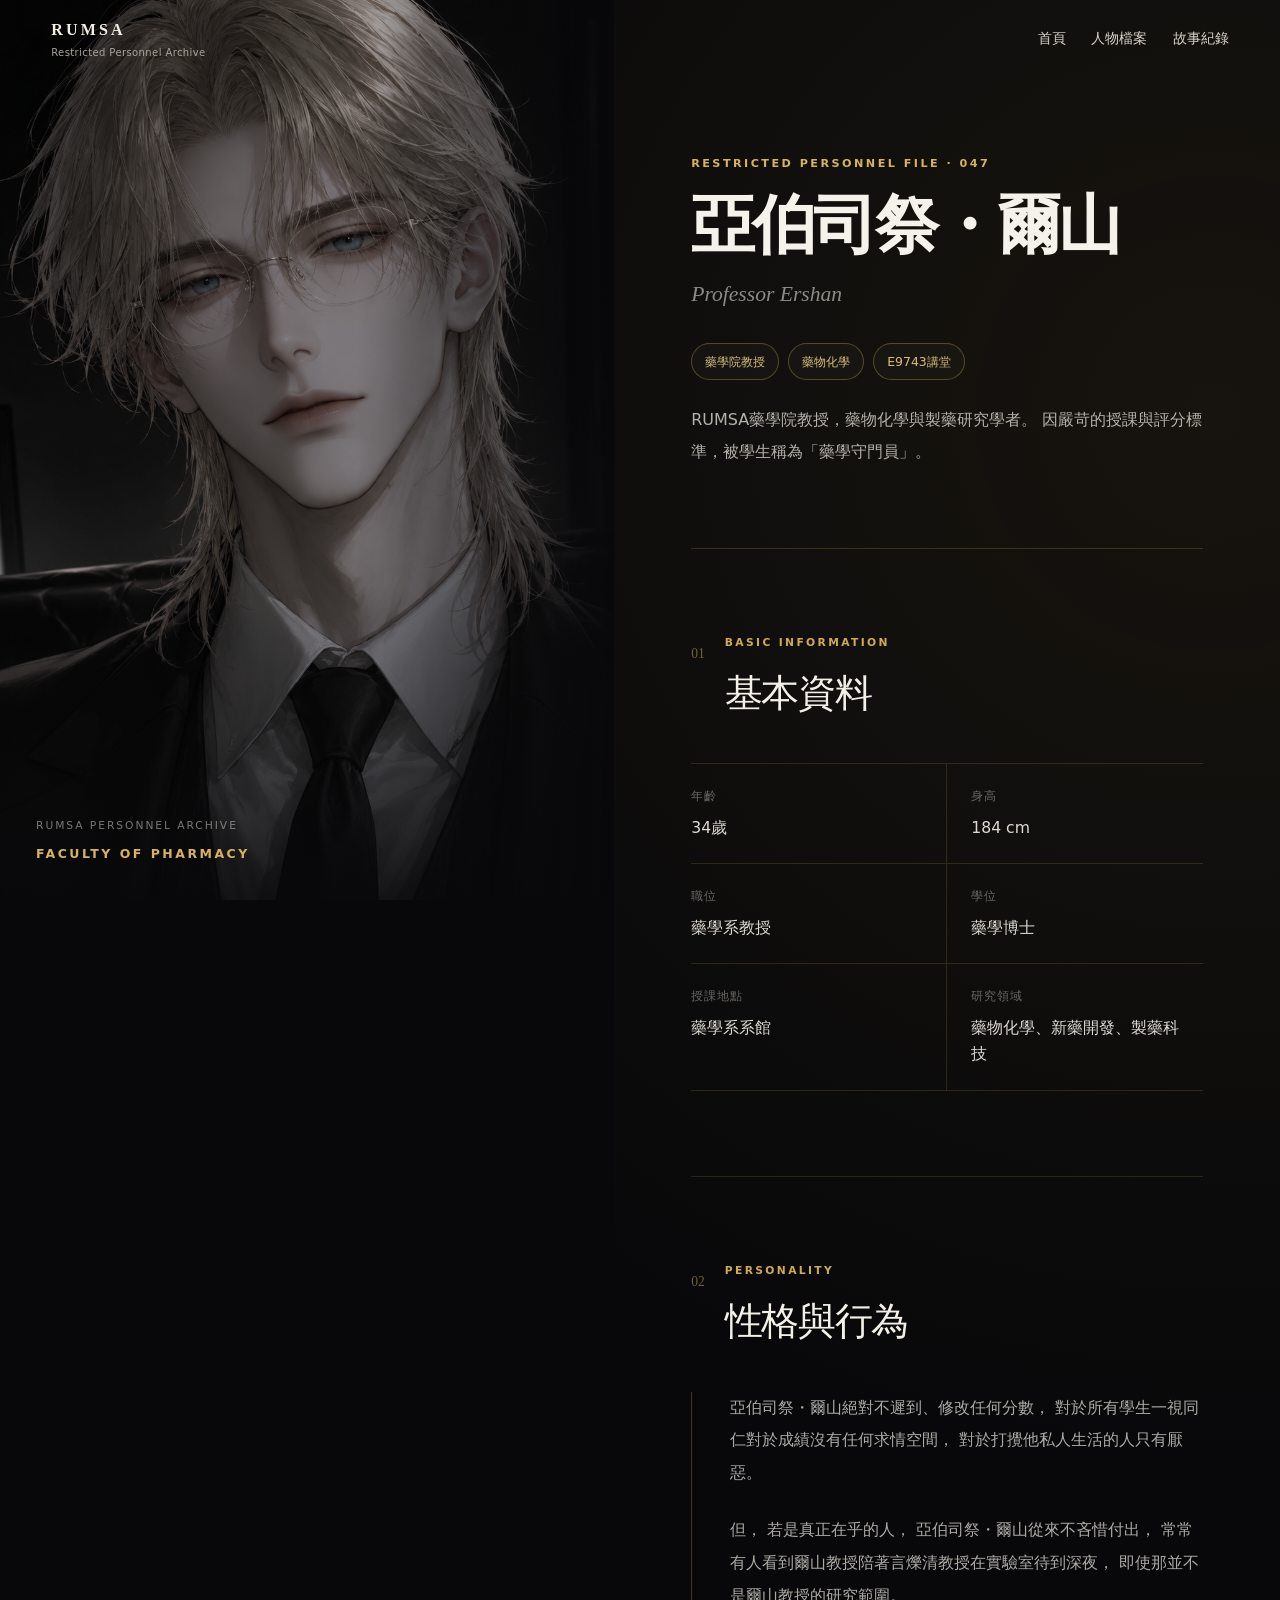
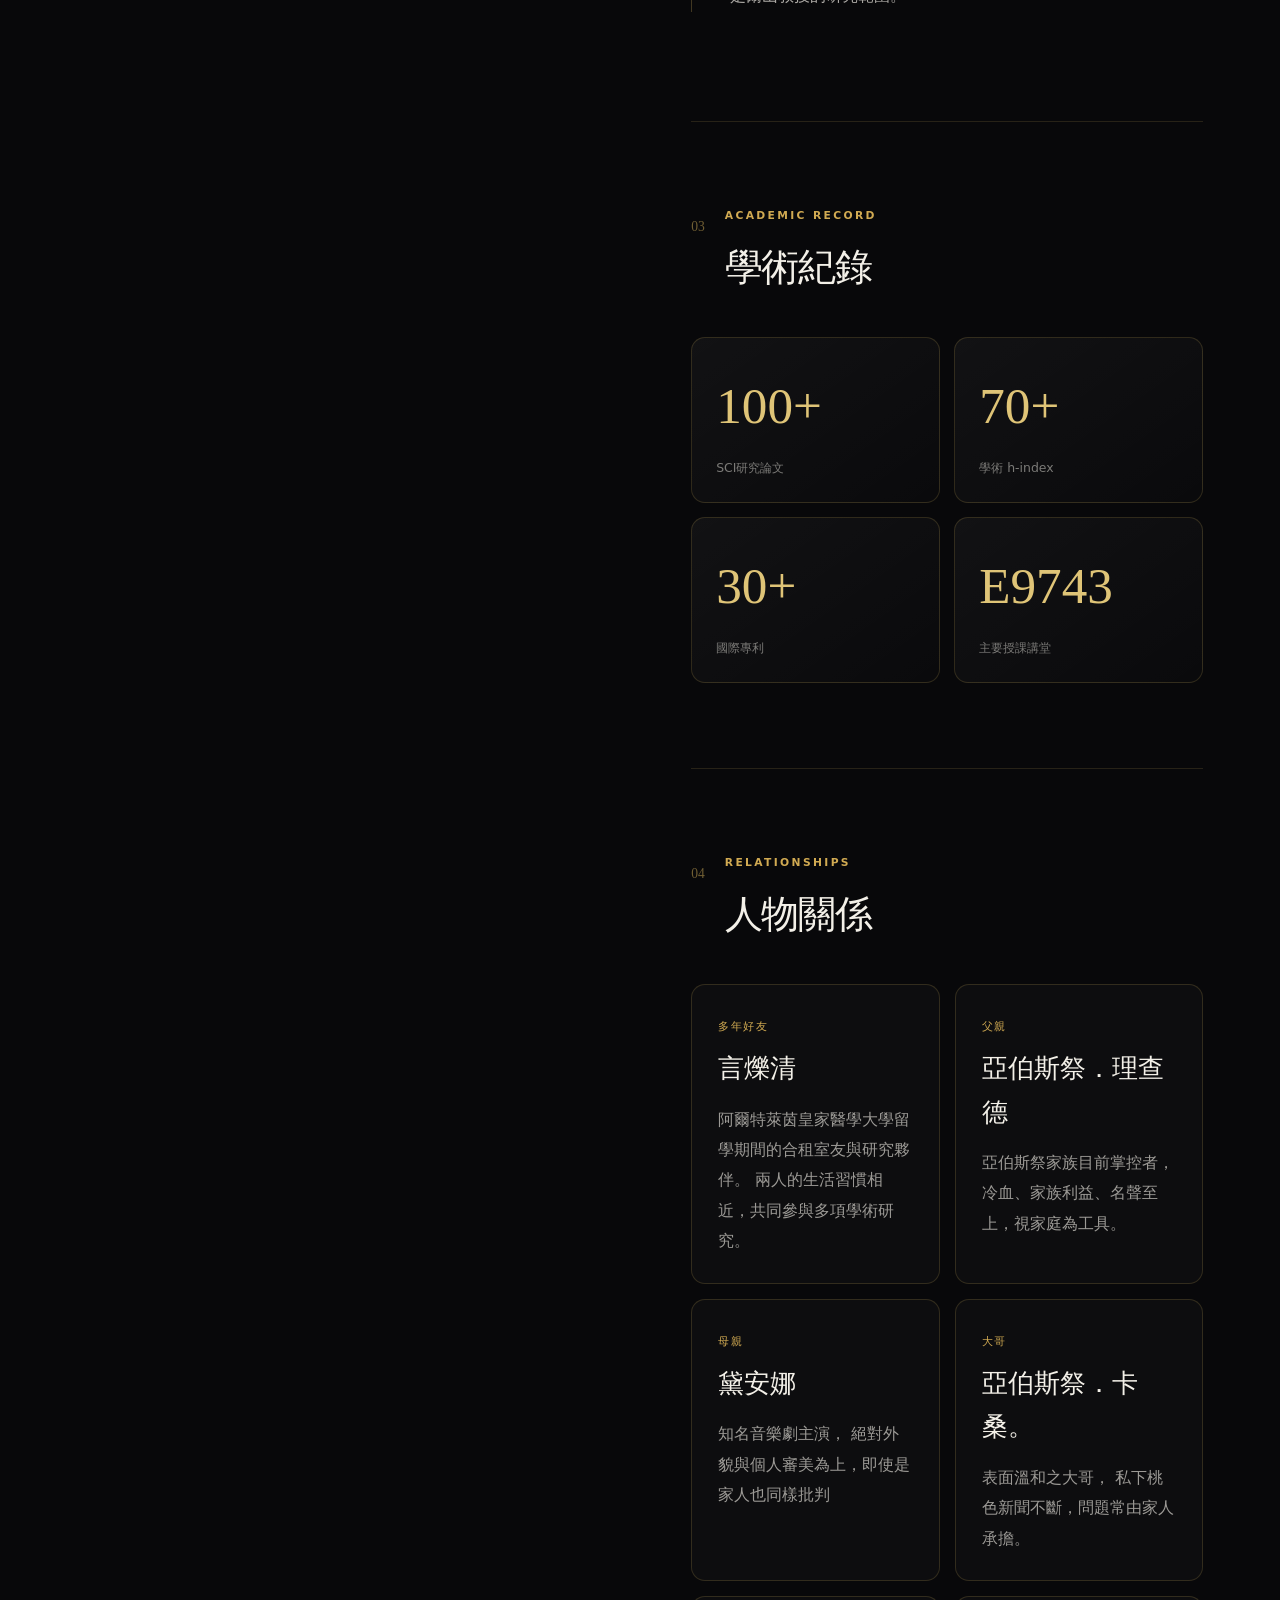
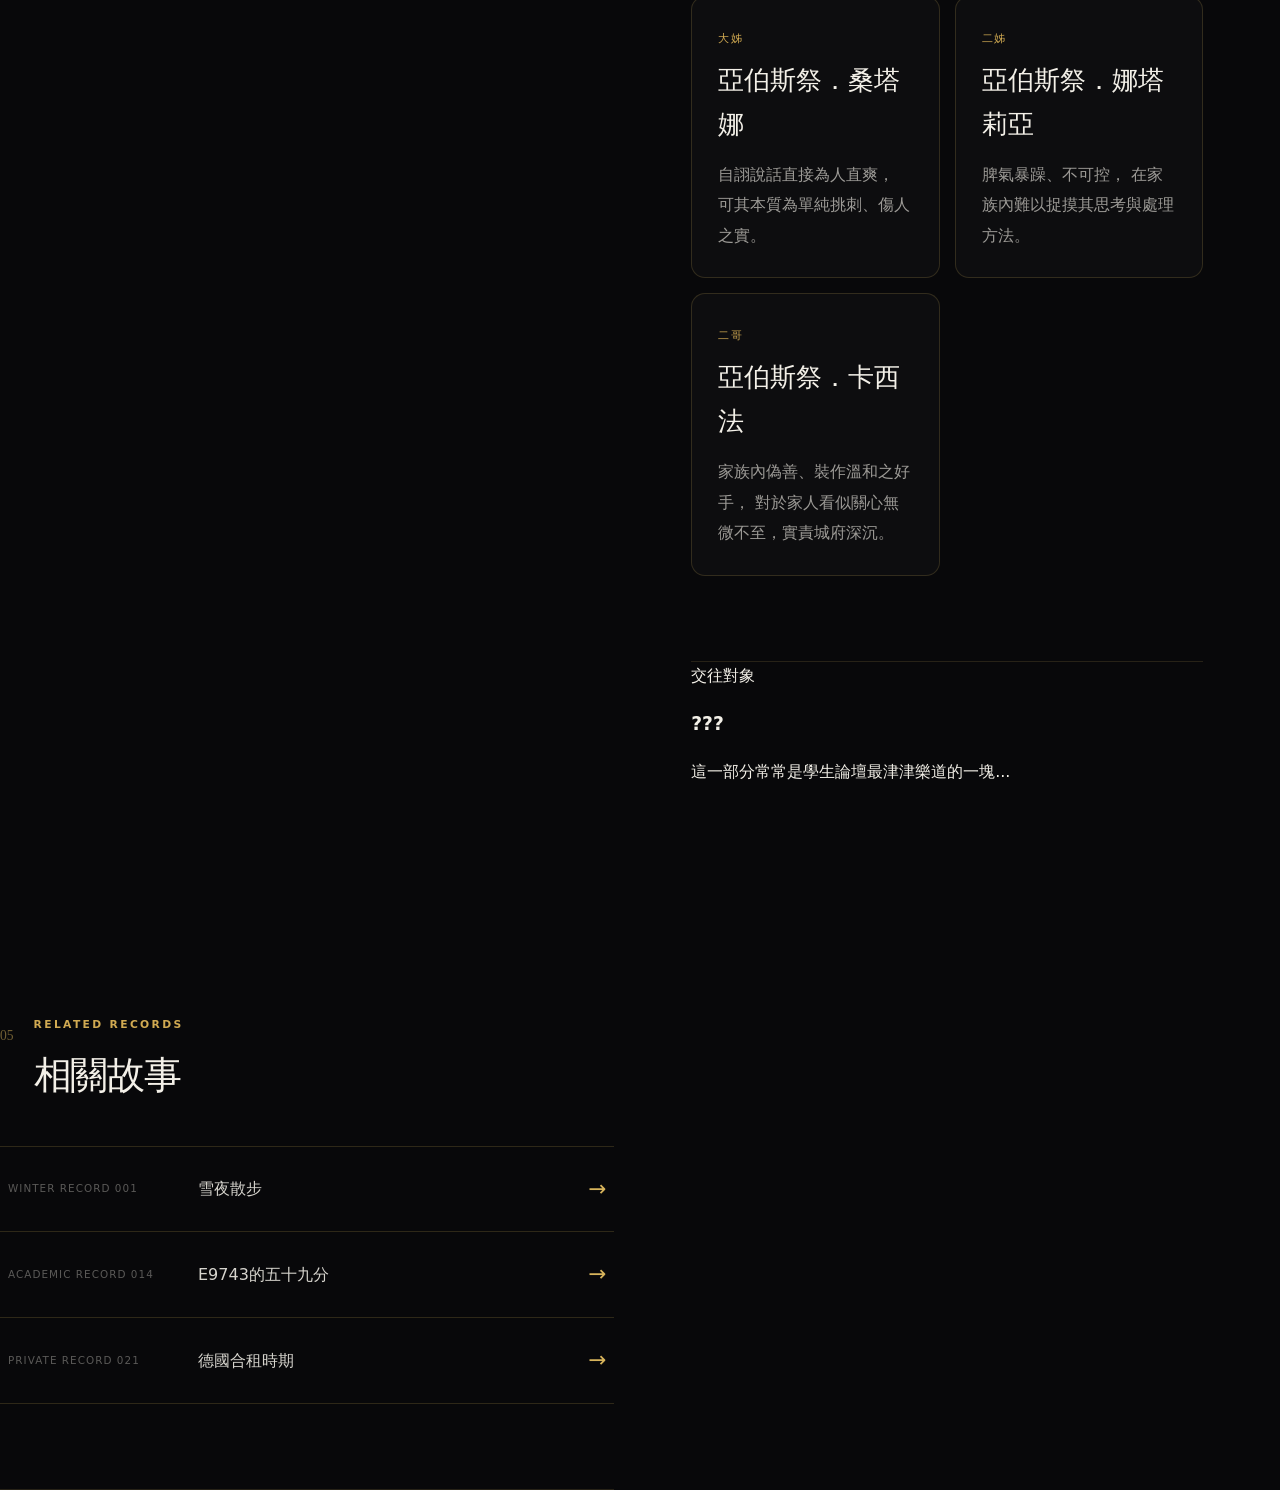
==== commit a8f5e99a: "Update character-ershan.html" ====
--- a/character-ershan.html
+++ b/character-ershan.html
@@ -110,7 +110,7 @@
 
         <div>
           <dt>授課地點</dt>
-          <dd>E9743講堂</dd>
+          <dd>藥學系系館</dd>
         </div>
 
         <div>
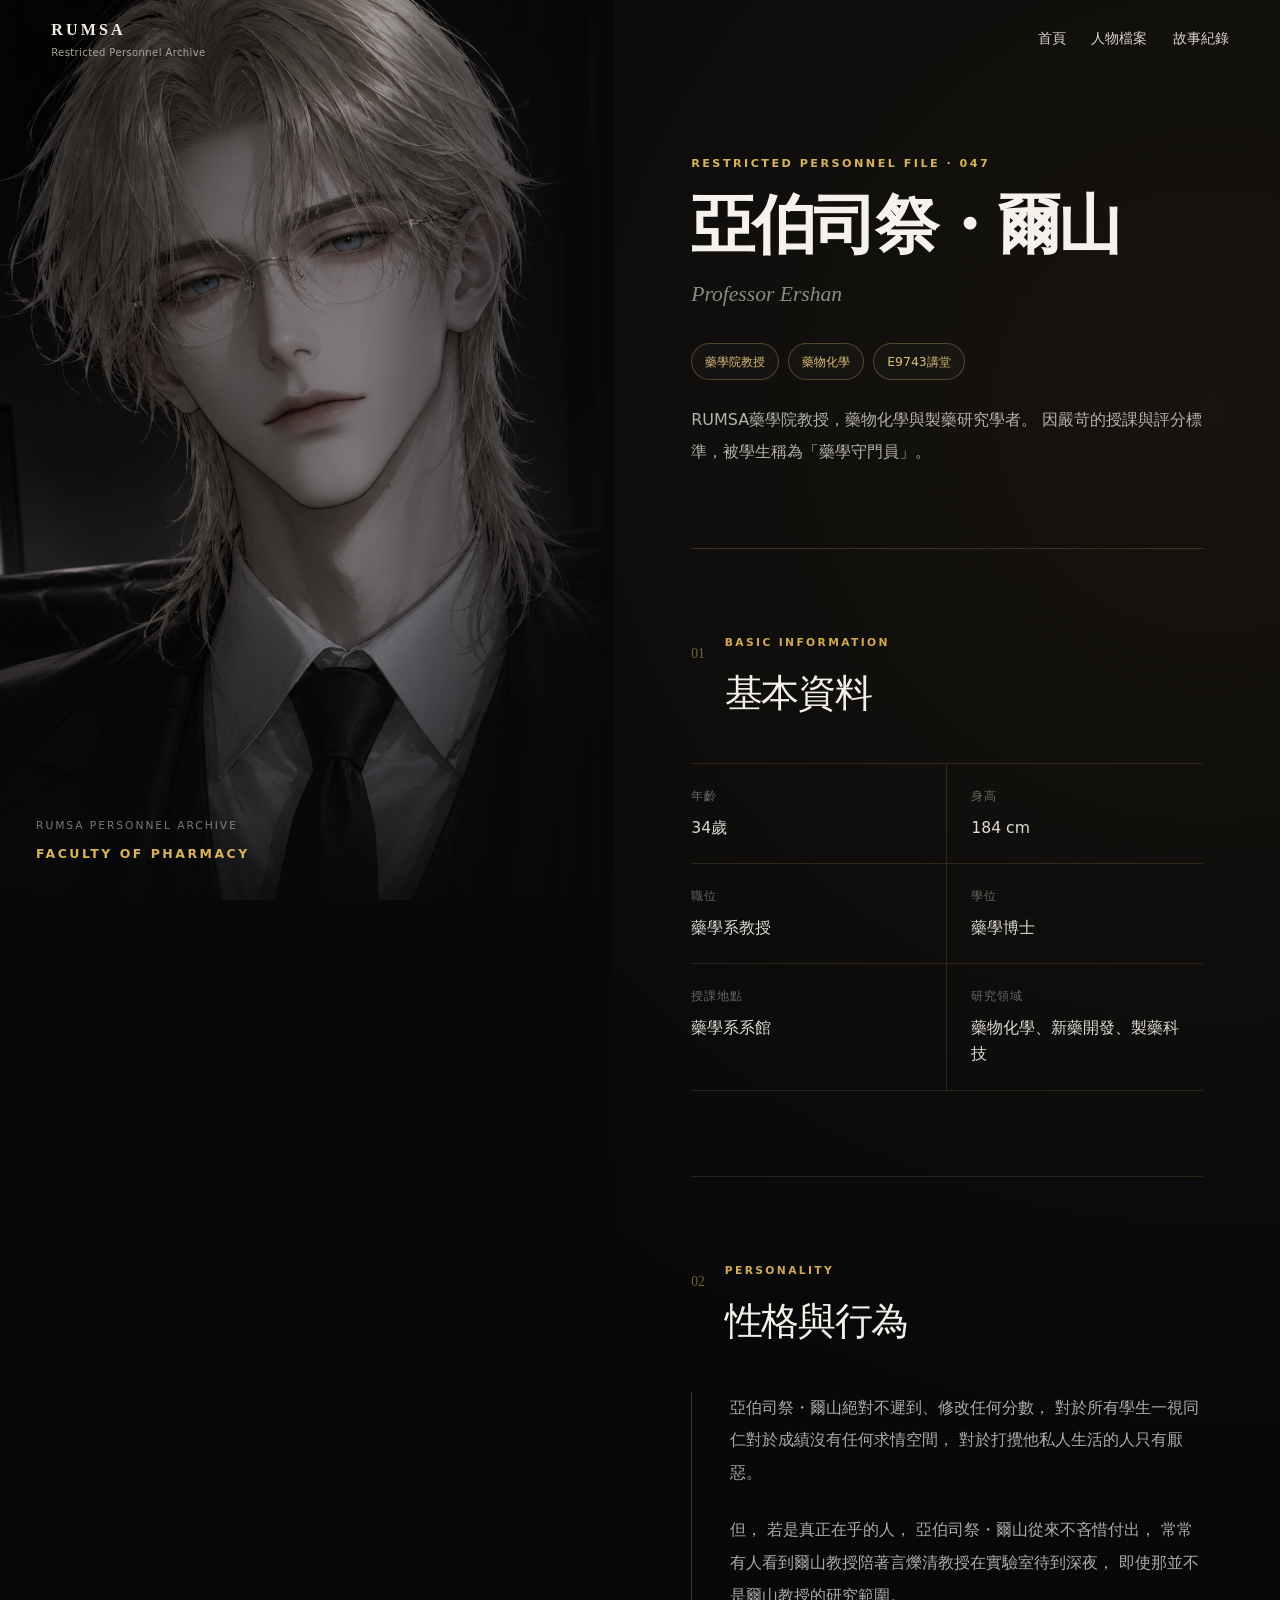
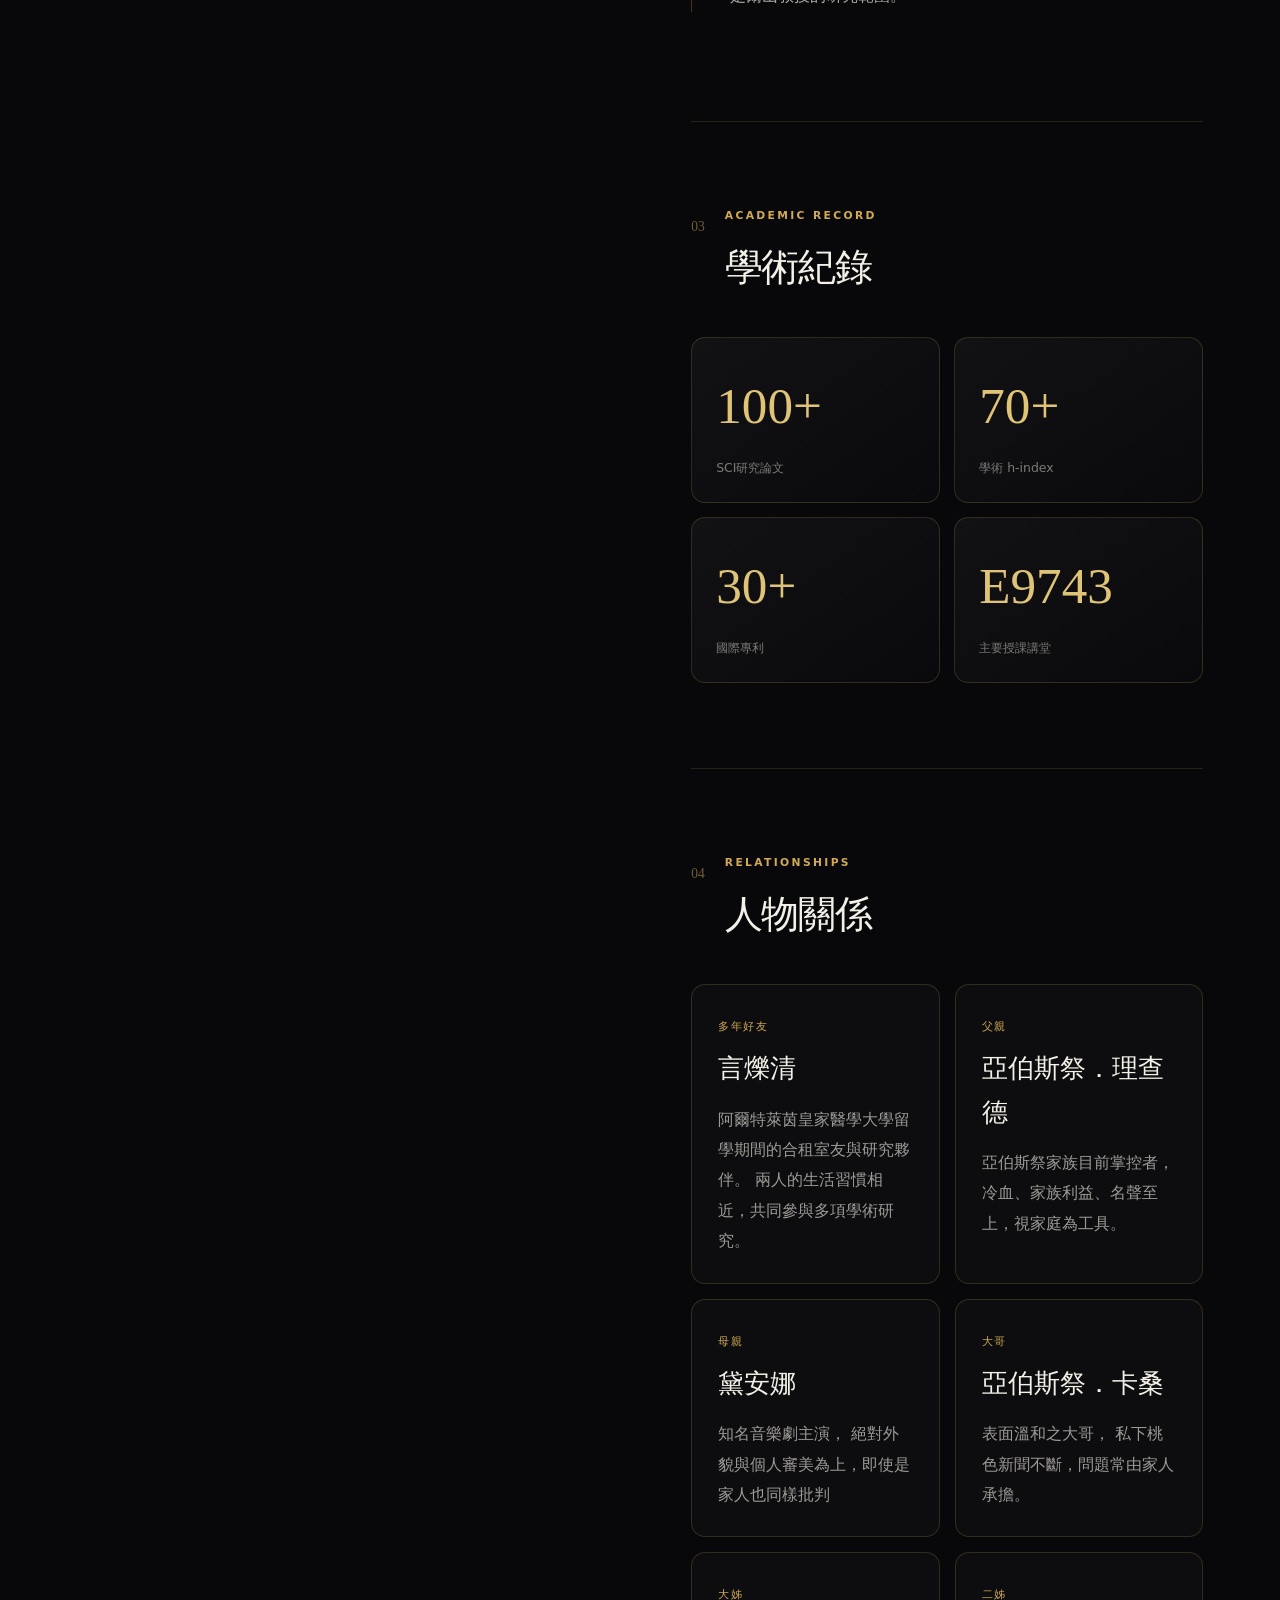
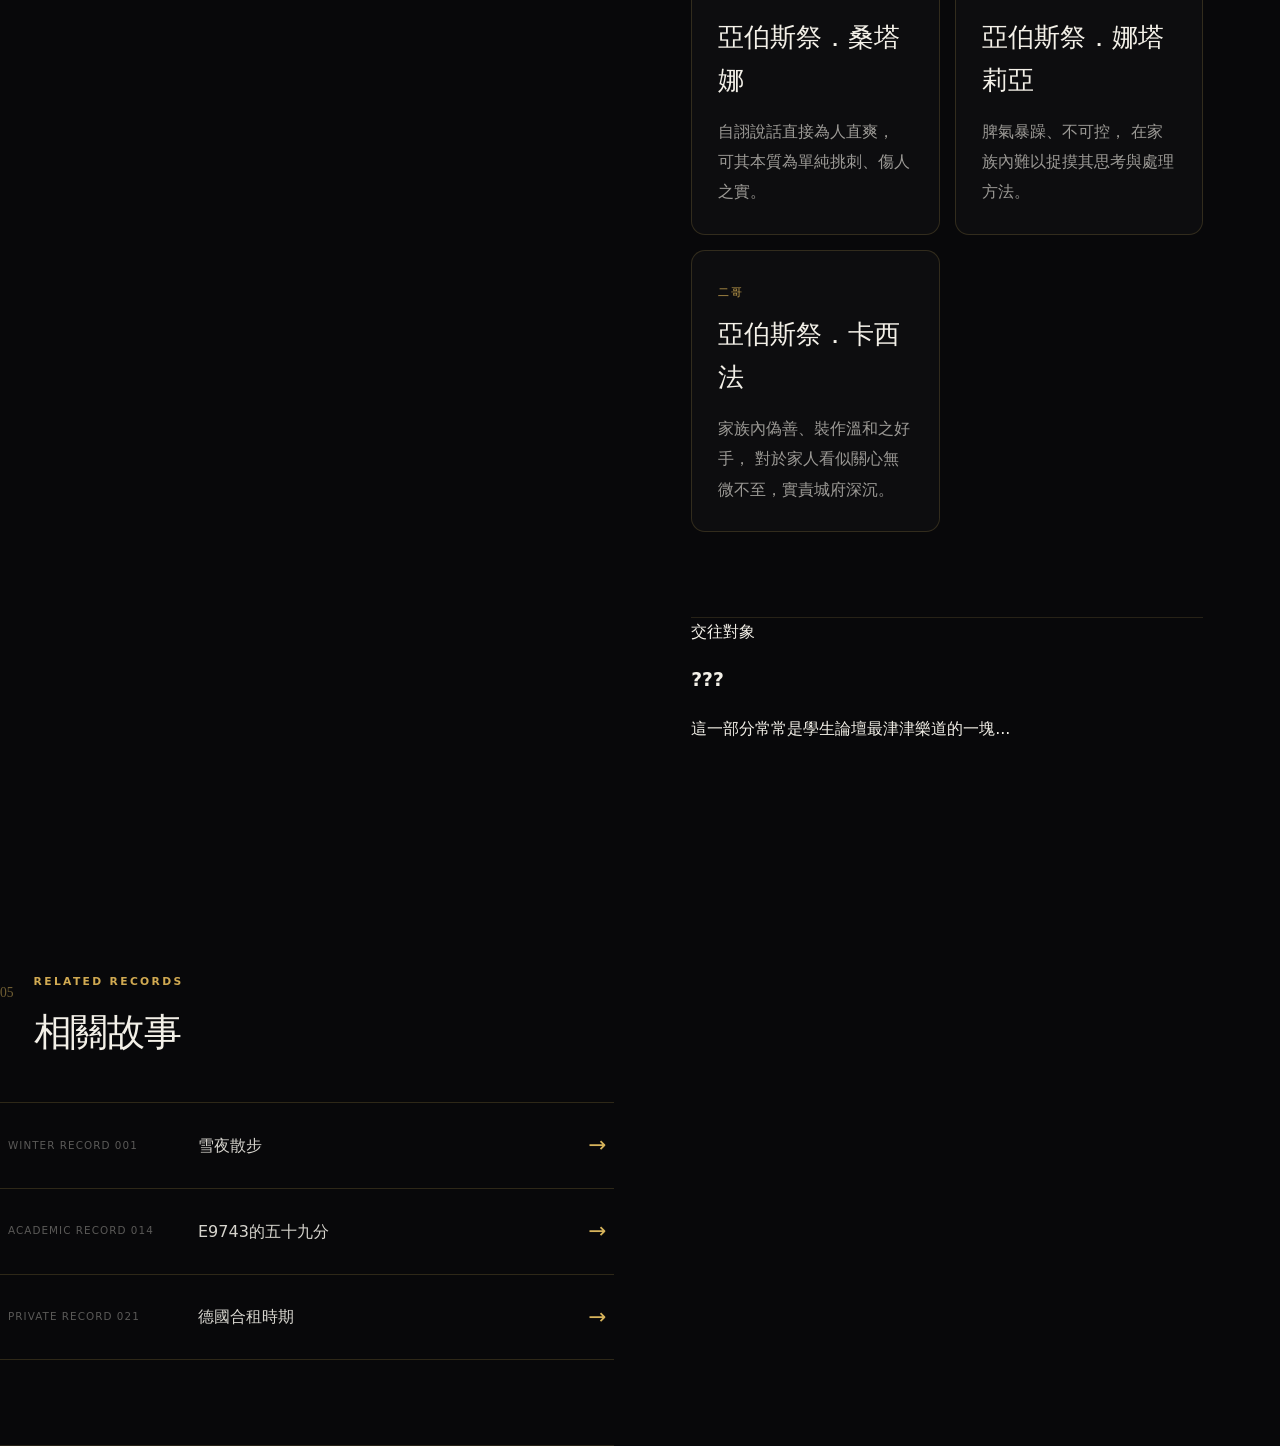
==== commit 880800c1: "Update character-ershan.html" ====
--- a/character-ershan.html
+++ b/character-ershan.html
@@ -236,7 +236,7 @@
 
                <article>
           <span>大哥</span>
-          <h3> 亞伯斯祭．卡桑。</h3>
+          <h3> 亞伯斯祭．卡桑</h3>
 
           <p>
               表面溫和之大哥，
